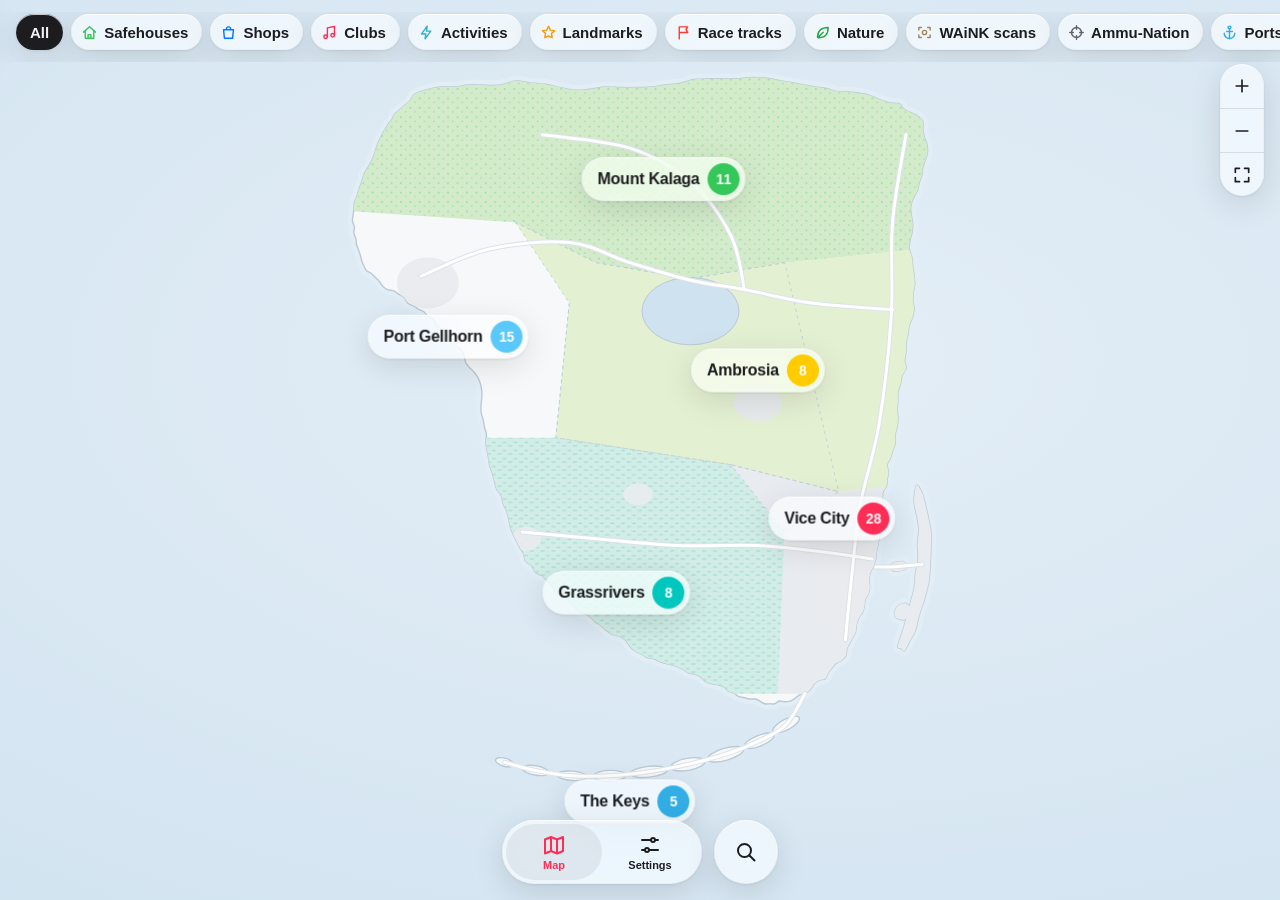
==== web/app/index.html @ a2a4cfbd "Flamingo 1.0.0: searchable map of Leonida for the web, with landing page and headless QA Co-Authored" ====
<!doctype html>
<html lang="en">
<head>
<meta charset="utf-8">
<script>try{const s=JSON.parse(localStorage.getItem("flamingo.v1")||"{}"),t=s.theme==="light"||s.theme==="dark"?s.theme:(matchMedia("(prefers-color-scheme: dark)").matches?"dark":"light");document.documentElement.dataset.theme=t}catch(e){}</script>
<meta name="viewport" content="width=device-width, initial-scale=1, viewport-fit=cover, interactive-widget=resizes-content">
<title>Flamingo: map of Leonida</title>
<meta name="description" content="Every place, mission and collectible in GTA VI's Leonida on one searchable map. Unofficial.">
<meta name="theme-color" content="#cfe2f0" media="(prefers-color-scheme: light)">
<meta name="theme-color" content="#0b1722" media="(prefers-color-scheme: dark)">
<meta name="apple-mobile-web-app-capable" content="yes">
<meta name="apple-mobile-web-app-status-bar-style" content="black-translucent">
<meta name="apple-mobile-web-app-title" content="Flamingo">
<link rel="manifest" href="/manifest.webmanifest">
<link rel="icon" href="/icon.svg">
<link rel="apple-touch-icon" href="/apple-touch-icon.png">
<link rel="stylesheet" href="app.css?v=1">
</head>
<body>
<svg width="0" height="0" style="position:absolute" aria-hidden="true">
  <defs>
    <symbol id="i-district" viewBox="0 0 24 24"><path d="M4 20V9l6-4v15M10 20h10v-9h-10M13.5 14h3M13.5 17h3M2.5 20h19"/></symbol>
    <symbol id="i-landmark" viewBox="0 0 24 24"><path d="M12 3.2l2.6 5.4 5.9.8-4.3 4.1 1 5.9L12 16.6l-5.2 2.8 1-5.9-4.3-4.1 5.9-.8z"/></symbol>
    <symbol id="i-safehouse" viewBox="0 0 24 24"><path d="M3.5 11.5L12 4l8.5 7.5M6 9.6V20h12V9.6M10 20v-5h4v5"/></symbol>
    <symbol id="i-store" viewBox="0 0 24 24"><path d="M5 8h14l-1.2 12H6.2zM9 8V7a3 3 0 016 0v1"/></symbol>
    <symbol id="i-business" viewBox="0 0 24 24"><path d="M9 18V5.5l10-2V16"/><circle cx="6.5" cy="18" r="2.5"/><circle cx="16.5" cy="16" r="2.5"/></symbol>
    <symbol id="i-activity" viewBox="0 0 24 24"><path d="M13 3L5 14h6l-1 7 8-11h-6z"/></symbol>
    <symbol id="i-race" viewBox="0 0 24 24"><path d="M6 21V4h12l-2.5 4 2.5 4H6"/></symbol>
    <symbol id="i-weapons" viewBox="0 0 24 24"><circle cx="12" cy="12" r="7"/><path d="M12 2.5v5M12 16.5v5M2.5 12h5M16.5 12h5"/></symbol>
    <symbol id="i-nature" viewBox="0 0 24 24"><path d="M5 19C5 10 10.5 5 20 5c0 9.5-5 14.5-14 14.5M5.5 19l7.5-7.5"/></symbol>
    <symbol id="i-transport" viewBox="0 0 24 24"><circle cx="12" cy="5" r="2"/><path d="M12 7v14M8 10.5h8M4.5 13a7.5 7.5 0 0015 0"/></symbol>
    <symbol id="i-vehicle" viewBox="0 0 24 24"><path d="M4 16v-4l2.2-5h11.6l2.2 5v4zM4 16v2.5M20 16v2.5M4 12h16"/><circle cx="8" cy="14" r=".6"/><circle cx="16" cy="14" r=".6"/></symbol>
    <symbol id="i-waink" viewBox="0 0 24 24"><path d="M4 8.5V5h3.5M16.5 5H20v3.5M20 15.5V19h-3.5M7.5 19H4v-3.5"/><circle cx="12" cy="12" r="3"/></symbol>
    <symbol id="i-meditation" viewBox="0 0 24 24"><circle cx="12" cy="5.5" r="2"/><path d="M4.5 19.5c2.2-1.2 4.6-1.7 7.5-1.7s5.3.5 7.5 1.7M7 15.5c1.5-3 3-4.5 5-4.5s3.5 1.5 5 4.5"/></symbol>
    <symbol id="i-people" viewBox="0 0 24 24"><circle cx="12" cy="8" r="4"/><path d="M4.5 20.5c1-4 3.8-6 7.5-6s6.5 2 7.5 6"/></symbol>
    <symbol id="i-mission" viewBox="0 0 24 24"><path d="M6 21V4M6 4.5h12l-2 3.5 2 3.5H6"/></symbol>
    <symbol id="i-collectible" viewBox="0 0 24 24"><path d="M12 3l1.9 5.1L19 10l-5.1 1.9L12 17l-1.9-5.1L5 10l5.1-1.9zM18.5 15.5l.8 2.2 2.2.8-2.2.8-.8 2.2-.8-2.2-2.2-.8 2.2-.8z"/></symbol>
    <symbol id="i-region" viewBox="0 0 24 24"><path d="M9 4L3 6.5v14L9 18l6 2.5 6-2.5V4l-6 2.5zM9 4v14M15 6.5v14"/></symbol>
    <symbol id="i-search" viewBox="0 0 24 24"><circle cx="10.5" cy="10.5" r="6.5"/><path d="M15.5 15.5L20.5 20.5"/></symbol>
    <symbol id="i-map" viewBox="0 0 24 24"><path d="M9 4L3 6.5v14L9 18l6 2.5 6-2.5V4l-6 2.5zM9 4v14M15 6.5v14"/></symbol>
    <symbol id="i-settings" viewBox="0 0 24 24"><path d="M4 7h9M17 7h3M4 17h3M11 17h9"/><circle cx="15" cy="7" r="2"/><circle cx="9" cy="17" r="2"/></symbol>
    <symbol id="i-close" viewBox="0 0 24 24"><path d="M6.5 6.5l11 11M17.5 6.5l-11 11"/></symbol>
    <symbol id="i-back" viewBox="0 0 24 24"><path d="M15 5l-7 7 7 7"/></symbol>
    <symbol id="i-chev" viewBox="0 0 24 24"><path d="M9 5l7 7-7 7"/></symbol>
    <symbol id="i-check" viewBox="0 0 24 24"><path d="M5 12.5l4.5 4.5L19 7"/></symbol>
    <symbol id="i-plus" viewBox="0 0 24 24"><path d="M12 5v14M5 12h14"/></symbol>
    <symbol id="i-minus" viewBox="0 0 24 24"><path d="M5 12h14"/></symbol>
    <symbol id="i-fit" viewBox="0 0 24 24"><path d="M4 9V4h5M15 4h5v5M20 15v5h-5M9 20H4v-5"/></symbol>
    <symbol id="i-share" viewBox="0 0 24 24"><path d="M12 3v12M7.5 7.5L12 3l4.5 4.5M5 12v8h14v-8"/></symbol>
    <symbol id="i-pin" viewBox="0 0 24 24"><path d="M12 21s-6.5-6-6.5-11a6.5 6.5 0 0113 0c0 5-6.5 11-6.5 11z"/><circle cx="12" cy="10" r="2.3"/></symbol>
  </defs>
</svg>

<div id="map" aria-label="Map of Leonida" role="application">
  <svg id="svg" aria-hidden="true"><g id="world"></g></svg>
  <div class="layer" id="rlabels"></div>
  <div class="layer" id="plabels"></div>
  <div class="layer" id="pins"></div>
</div>

<div class="chips" id="chips" role="toolbar" aria-label="Filter the map"></div>
<div class="ctrls glass" id="ctrls">
  <button id="zin" aria-label="Zoom in"><svg class="i"><use href="#i-plus"/></svg></button>
  <button id="zout" aria-label="Zoom out"><svg class="i"><use href="#i-minus"/></svg></button>
  <button id="fit" aria-label="Show all of Leonida"><svg class="i"><use href="#i-fit"/></svg></button>
</div>

<section id="settings" aria-label="Settings"><div class="wrap" id="settingsBody"></div></section>

<div class="sheet" id="sheet" role="dialog" aria-modal="false" aria-label="Details">
  <div class="grab" id="grab"></div>
  <div class="sheet-head" id="sheetHead"></div>
  <div class="sheet-body" id="sheetBody"></div>
</div>

<div class="dock">
  <nav class="tabbar glass" role="tablist" aria-label="Sections">
    <span class="tab-pill" id="tabPill" aria-hidden="true"></span>
    <button class="tab" role="tab" id="tabMap" aria-selected="true"><svg class="i"><use href="#i-map"/></svg>Map</button>
    <button class="tab" role="tab" id="tabSettings" aria-selected="false"><svg class="i"><use href="#i-settings"/></svg>Settings</button>
  </nav>
  <button class="search-btn glass" id="searchBtn" aria-label="Search"><svg class="i"><use href="#i-search"/></svg></button>
</div>
<script type="module" src="app.js?v=1"></script>
</body>
</html>
---- web/app/app.css ----
/* Flamingo, the map app. Apple-style: SF type, an 8 point grid, one set of radii, Liquid Glass chrome over a full-bleed map.
   White and cool greys in light, near-black in dark, flamingo pink as the one accent. No beige, no purple. */
:root {
  --pink: #ff2d55; --pink-ink: #d70f3c;
  --bg: #f2f2f7; --card: #ffffff; --text: #1d1d1f; --text2: #6e6e73; --text3: #aeaeb2; --sep: rgba(60, 60, 67, .14); --fill: rgba(120, 120, 128, .12);
  --water: #cfe2f0; --water2: #e4eef6; --land: #f7f8f9; --coast: #b9cad6; --road: #ffffff; --road-edge: #dde3e8; --urban: #e9ecef; --label: #3a3a3c; --label-halo: rgba(255, 255, 255, .9);
  --tint: .16; --forest: #d4ebcb; --wetland: #d2ece6; --farm: #e4f0d2; --city: #e8ebef; --sand: #ffffff;
  --glass: rgba(255, 255, 255, .62); --glass-strong: rgba(255, 255, 255, .8); --glass-edge: rgba(255, 255, 255, .75); --glass-line: rgba(0, 0, 0, .06);
  --glass-shadow: 0 8px 32px rgba(0, 0, 0, .12), 0 1px 3px rgba(0, 0, 0, .08);
  --r-s: 12px; --r-m: 16px; --r-l: 24px; --r-xl: 32px;
  --font: -apple-system, BlinkMacSystemFont, "SF Pro Text", "Helvetica Neue", Arial, sans-serif;
  --safe-b: env(safe-area-inset-bottom, 0px); --safe-t: env(safe-area-inset-top, 0px);
  color-scheme: light;
}
:root[data-theme="dark"] {
  --pink: #ff375f; --pink-ink: #ff6482;
  --bg: #000; --card: #1c1c1e; --text: #f5f5f7; --text2: #a1a1a6; --text3: #636366; --sep: rgba(84, 84, 88, .45); --fill: rgba(120, 120, 128, .24);
  --water: #0b1722; --water2: #0f1e2b; --land: #1d2024; --coast: #2c3640; --road: #3a4047; --road-edge: #2a2f35; --urban: #26292e; --label: #d1d1d6; --label-halo: rgba(0, 0, 0, .75);
  --tint: .2; --forest: #1c3021; --wetland: #18302d; --farm: #252d20; --city: #26292e; --sand: #2a2d31;
  --glass: rgba(36, 36, 40, .56); --glass-strong: rgba(44, 44, 48, .82); --glass-edge: rgba(255, 255, 255, .14); --glass-line: rgba(255, 255, 255, .06);
  --glass-shadow: 0 8px 32px rgba(0, 0, 0, .5), 0 1px 3px rgba(0, 0, 0, .4);
  color-scheme: dark;
}
*, *::before, *::after { box-sizing: border-box; margin: 0; padding: 0; -webkit-tap-highlight-color: transparent; }
html, body { height: 100%; overflow: hidden; background: var(--water); color: var(--text); font-family: var(--font); -webkit-font-smoothing: antialiased; font-size: 17px; letter-spacing: -.01em; overscroll-behavior: none; }
button, input { font: inherit; color: inherit; background: none; border: 0; }
button { cursor: pointer; }
svg.i { width: 22px; height: 22px; fill: none; stroke: currentColor; stroke-width: 2; stroke-linecap: round; stroke-linejoin: round; flex: none; }
:focus-visible { outline: 2px solid var(--pink); outline-offset: 2px; }

/* Liquid Glass: blur and saturate what is under it, a bright rim on top, a soft shadow below */
.glass { background: var(--glass); -webkit-backdrop-filter: blur(22px) saturate(190%); backdrop-filter: blur(22px) saturate(190%);
         box-shadow: var(--glass-shadow), inset 0 1px 0 var(--glass-edge), inset 0 0 0 .5px var(--glass-line); }

/* ---------- map ---------- */
#map { position: fixed; inset: 0; touch-action: none; user-select: none; -webkit-user-select: none; cursor: grab; overflow: hidden; background: radial-gradient(120% 90% at 60% 40%, var(--water2), var(--water)); }
#map.drag { cursor: grabbing; }
#svg { position: absolute; inset: 0; width: 100%; height: 100%; display: block; }
.land { fill: var(--land); stroke: var(--coast); stroke-width: 1.4; vector-effect: non-scaling-stroke; }
.shore { fill: none; stroke: var(--water2); stroke-width: 10; opacity: .9; vector-effect: non-scaling-stroke; }
.lake { fill: var(--water); stroke: var(--coast); stroke-width: 1; vector-effect: non-scaling-stroke; }
.region { opacity: 0; transition: opacity .3s; }
.tints .region { opacity: var(--tint); }
.cover { stroke: none; }
.cover.forest { fill: var(--forest); } .cover.wetland { fill: var(--wetland); } .cover.farm { fill: var(--farm); } .cover.city { fill: var(--city); }
.street { fill: none; stroke: var(--road); stroke-width: 1; vector-effect: non-scaling-stroke; opacity: 0; transition: opacity .3s; }
.streets-on .street { opacity: .9; }
.region-edge { fill: none; stroke: var(--coast); stroke-width: 1; stroke-dasharray: 3 4; vector-effect: non-scaling-stroke; opacity: .8; }
.urban { fill: var(--urban); }
.beach { fill: none; stroke: #f4e7b8; stroke-width: 2; vector-effect: non-scaling-stroke; opacity: .0; }
.road { fill: none; stroke: var(--road); stroke-width: 3; stroke-linecap: round; stroke-linejoin: round; vector-effect: non-scaling-stroke; }
.road-edge { fill: none; stroke: var(--road-edge); stroke-width: 5; stroke-linecap: round; stroke-linejoin: round; vector-effect: non-scaling-stroke; }
.terrain { pointer-events: none; }

.layer { position: absolute; inset: 0; pointer-events: none; }
.rlabel { position: absolute; left: 0; top: 0; transform: translate(-50%, -50%); white-space: nowrap; font-size: 12px; font-weight: 700; letter-spacing: .14em; text-transform: uppercase; color: var(--label); opacity: .72;
          text-shadow: 0 0 3px var(--label-halo), 0 0 6px var(--label-halo); transition: opacity .25s; will-change: transform; }
.rlabel.hide { opacity: 0; }
.rcard { position: absolute; left: 0; top: 0; display: flex; align-items: center; gap: 8px; height: 44px; padding: 0 6px 0 16px; border-radius: 22px; pointer-events: auto; white-space: nowrap;
         font-size: 16px; font-weight: 650; letter-spacing: -.015em; color: var(--text); will-change: transform; transition: opacity .25s, scale .2s; }
.rcard:hover { scale: 1.04; }
.rcard .n { min-width: 32px; height: 32px; padding: 0 8px; border-radius: 16px; display: grid; place-items: center; background: var(--c); color: #fff; font-size: 14px; font-weight: 700; font-variant-numeric: tabular-nums; }
.rcard.hide { opacity: 0; pointer-events: none; scale: .9; }
.pin { position: absolute; left: 0; top: 0; width: 30px; height: 30px; margin: -15px 0 0 -15px; display: grid; place-items: center; border-radius: 50%; pointer-events: auto;
       background: var(--c); color: #fff; box-shadow: 0 0 0 2px #fff, 0 3px 8px rgba(0, 0, 0, .28); transition: scale .18s cubic-bezier(.3, 1.6, .5, 1), opacity .2s; will-change: transform; }
:root[data-theme="dark"] .pin { box-shadow: 0 0 0 2px rgba(255, 255, 255, .92), 0 3px 10px rgba(0, 0, 0, .6); }
.pin svg.i { width: 16px; height: 16px; stroke-width: 2.4; }
.pin:hover { scale: 1.12; }
.pin.sel { scale: 1.45; z-index: 3; box-shadow: 0 0 0 2.5px #fff, 0 0 0 7px color-mix(in srgb, var(--c) 30%, transparent), 0 6px 16px rgba(0, 0, 0, .3); }
.pin.visited::after { content: ""; position: absolute; right: -3px; bottom: -3px; width: 12px; height: 12px; border-radius: 50%; background: #34c759 url("data:image/svg+xml,%3Csvg xmlns='http://www.w3.org/2000/svg' viewBox='0 0 24 24' fill='none' stroke='white' stroke-width='4' stroke-linecap='round' stroke-linejoin='round'%3E%3Cpath d='M5 12.5l4.5 4.5L19 7'/%3E%3C/svg%3E") center/8px no-repeat; box-shadow: 0 0 0 1.5px #fff; }
.pin.dim { opacity: .3; }
.pin.drop { animation: drop .5s cubic-bezier(.3, 1.5, .5, 1) both; }
@keyframes drop { from { translate: 0 -14px; opacity: 0; } }
.cluster { position: absolute; left: 0; top: 0; width: 36px; height: 36px; margin: -18px 0 0 -18px; border-radius: 50%; display: grid; place-items: center; pointer-events: auto;
           font-size: 15px; font-weight: 700; color: #fff; background: var(--c); font-variant-numeric: tabular-nums; will-change: transform; letter-spacing: -.02em;
           box-shadow: 0 0 0 2px #fff, 0 0 0 6px color-mix(in srgb, var(--c) 22%, transparent), 0 3px 10px rgba(0, 0, 0, .25); transition: scale .18s; }
.cluster:hover { scale: 1.08; }
.cluster.big { width: 42px; height: 42px; margin: -21px 0 0 -21px; font-size: 16px; }
.plabel { position: absolute; left: 0; top: 0; font-size: 12px; font-weight: 600; color: var(--label); white-space: nowrap; transform-origin: left center; will-change: transform;
          text-shadow: 0 0 2px var(--label-halo), 0 0 4px var(--label-halo), 0 0 6px var(--label-halo); }
.plabel.district { font-size: 13px; font-weight: 700; }

/* ---------- chrome on the map ---------- */
.chips { position: fixed; z-index: 5; top: calc(var(--safe-t) + 12px); left: 0; right: 0; display: flex; gap: 8px; padding: 2px 16px 12px; overflow-x: auto; scrollbar-width: none; }
.chips::-webkit-scrollbar { display: none; }
.chip { flex: none; height: 36px; padding: 0 14px 0 10px; display: inline-flex; align-items: center; gap: 6px; border-radius: 18px; font-size: 15px; font-weight: 600; white-space: nowrap; transition: background-color .2s, color .2s; }
.chip svg.i { width: 17px; height: 17px; color: var(--c, var(--text)); }
.chip.on { background: var(--c, var(--text)); color: #fff; }
.chip.on svg.i { color: #fff; }
.chip.all.on { background: var(--text); color: var(--bg); }
.chip.all { padding: 0 14px; }
.ctrls { position: fixed; z-index: 5; right: 16px; top: calc(var(--safe-t) + 64px); display: grid; border-radius: 22px; overflow: hidden; }
.ctrls button { width: 44px; height: 44px; display: grid; place-items: center; color: var(--text); }
.ctrls button + button { border-top: .5px solid var(--sep); }
@media (hover: none) { #zin, #zout { display: none; } }
.ctrls svg.i { width: 20px; height: 20px; }

/* bottom: the tab bar capsule and the search button, as on iOS 26 */
.dock { position: fixed; z-index: 20; left: 0; right: 0; bottom: calc(var(--safe-b) + 16px); display: flex; justify-content: center; align-items: center; gap: 12px; pointer-events: none; }
.dock > * { pointer-events: auto; }
.tabbar { display: flex; padding: 4px; border-radius: 32px; gap: 0; }
.tab { position: relative; width: 96px; height: 56px; border-radius: 28px; display: grid; place-items: center; align-content: center; gap: 2px; font-size: 11px; font-weight: 600; color: var(--text); letter-spacing: 0; transition: color .2s; }
.tab svg.i { width: 24px; height: 24px; }
.tab[aria-selected="true"] { color: var(--pink); }
.tab-pill { position: absolute; top: 4px; left: 4px; width: 96px; height: 56px; border-radius: 28px; background: var(--fill); transition: transform .35s cubic-bezier(.3, 1.3, .5, 1); }
.search-btn { width: 64px; height: 64px; border-radius: 32px; display: grid; place-items: center; color: var(--text); }
.search-btn svg.i { width: 24px; height: 24px; }
body.on-settings .search-btn { opacity: 0; pointer-events: none; transform: scale(.6); }
.search-btn { transition: opacity .25s, transform .3s cubic-bezier(.3, 1.4, .5, 1); }

/* ---------- the sheet: search, a place, a list ---------- */
.sheet { position: fixed; z-index: 30; left: 8px; right: 8px; bottom: calc(var(--safe-b) + 92px); max-height: calc(100% - var(--safe-t) - 160px); display: flex; flex-direction: column;
         border-radius: var(--r-xl); background: var(--glass-strong); -webkit-backdrop-filter: blur(30px) saturate(190%); backdrop-filter: blur(30px) saturate(190%);
         box-shadow: 0 -2px 40px rgba(0, 0, 0, .16), inset 0 1px 0 var(--glass-edge), inset 0 0 0 .5px var(--glass-line);
         transform: translateY(calc(100% + 120px)); transition: transform .42s cubic-bezier(.25, 1.1, .4, 1), height .3s; overflow: hidden; }
.sheet.open { transform: none; }
.sheet.full { height: calc(100% - var(--safe-t) - 160px); }
.sheet.dragging { transition: none; }
.grab { flex: none; padding: 8px 0 4px; display: grid; place-items: center; cursor: grab; touch-action: none; }
.grab::before { content: ""; width: 36px; height: 5px; border-radius: 3px; background: var(--text3); opacity: .6; }
.sheet-head { flex: none; display: flex; align-items: center; gap: 8px; padding: 4px 16px 12px; touch-action: none; }
.sheet-body { flex: 1; overflow-y: auto; overscroll-behavior: contain; padding: 0 16px calc(var(--safe-b) + 16px); }
.field { flex: 1; height: 44px; display: flex; align-items: center; gap: 8px; padding: 0 12px; border-radius: 22px; background: var(--fill); color: var(--text2); }
.field input { flex: 1; min-width: 0; height: 100%; outline: none; color: var(--text); font-size: 17px; }
.field input::placeholder { color: var(--text2); }
.field input::-webkit-search-cancel-button { display: none; }
.round { width: 44px; height: 44px; border-radius: 22px; display: grid; place-items: center; background: var(--fill); color: var(--text); flex: none; }
.round svg.i { width: 18px; height: 18px; stroke-width: 2.4; }
.sec { font-size: 13px; font-weight: 600; color: var(--text2); text-transform: uppercase; letter-spacing: .04em; margin: 20px 4px 8px; }
.sec:first-child { margin-top: 4px; }
.group { background: var(--card); border-radius: var(--r-m); overflow: hidden; }
:root:not([data-theme="dark"]) .sheet .group { background: rgba(255, 255, 255, .72); }
:root[data-theme="dark"] .sheet .group { background: rgba(255, 255, 255, .06); }
.row { width: 100%; min-height: 56px; display: flex; align-items: center; gap: 12px; padding: 8px 16px; text-align: left; position: relative; }
.row + .row::before { content: ""; position: absolute; top: 0; left: 60px; right: 0; height: .5px; background: var(--sep); }
.row:active { background: var(--fill); }
.row .ic { width: 32px; height: 32px; border-radius: 50%; background: var(--c); color: #fff; display: grid; place-items: center; flex: none; }
.row .ic svg.i { width: 17px; height: 17px; stroke-width: 2.3; }
.row .ic.sq { border-radius: 9px; }
.row .t { flex: 1; min-width: 0; }
.row .t b { display: block; font-weight: 500; font-size: 17px; overflow: hidden; text-overflow: ellipsis; white-space: nowrap; }
.row .t small { display: block; font-size: 14px; color: var(--text2); overflow: hidden; text-overflow: ellipsis; white-space: nowrap; }
.row .n { color: var(--text2); font-size: 15px; font-variant-numeric: tabular-nums; }
.row .chev { width: 14px; height: 14px; color: var(--text3); stroke-width: 2.6; }
.row .done { color: #34c759; width: 20px; height: 20px; stroke-width: 2.6; }
.row mark { background: none; color: var(--pink-ink); font-weight: 700; }
.grid { display: grid; grid-template-columns: repeat(4, 1fr); gap: 8px; }
.tile { display: grid; justify-items: center; gap: 6px; padding: 12px 4px 10px; border-radius: var(--r-m); font-size: 12px; font-weight: 500; color: var(--text); text-align: center; line-height: 1.2; }
.tile:active { background: var(--fill); }
.tile .ic { width: 48px; height: 48px; border-radius: 50%; display: grid; place-items: center; background: var(--c); color: #fff; }
.tile .ic svg.i { width: 22px; height: 22px; }
.empty { text-align: center; color: var(--text2); padding: 40px 16px; }
.empty b { display: block; color: var(--text); font-size: 20px; margin-bottom: 4px; }

/* a place */
.ph { display: flex; gap: 12px; align-items: flex-start; }
.ph .ic { width: 52px; height: 52px; border-radius: 50%; background: var(--c); color: #fff; display: grid; place-items: center; flex: none; }
.ph .ic svg.i { width: 26px; height: 26px; }
.ph h2 { font-size: 24px; line-height: 1.15; font-weight: 700; letter-spacing: -.02em; }
.ph p { font-size: 15px; color: var(--text2); margin-top: 2px; }
.badge { display: inline-flex; align-items: center; height: 22px; padding: 0 8px; border-radius: 11px; font-size: 12px; font-weight: 600; margin-top: 8px; background: var(--fill); color: var(--text2); }
.badge.confirmed { background: color-mix(in srgb, #34c759 16%, transparent); color: #1f8a3b; }
.badge.spotted { background: color-mix(in srgb, #007aff 14%, transparent); color: #0062cc; }
.badge.speculation { background: color-mix(in srgb, #ff9500 16%, transparent); color: #b25e00; }
.badge.heist { background: color-mix(in srgb, var(--pink) 14%, transparent); color: var(--pink-ink); }
:root[data-theme="dark"] .badge.confirmed { color: #30d158; } :root[data-theme="dark"] .badge.spotted { color: #4da3ff; } :root[data-theme="dark"] .badge.speculation { color: #ffb340; }
.note { font-size: 17px; line-height: 1.45; margin: 16px 2px 0; }
.actions { display: grid; grid-template-columns: 1fr 1fr; gap: 8px; margin-top: 16px; }
.act { height: 52px; border-radius: var(--r-m); background: var(--fill); display: flex; align-items: center; justify-content: center; gap: 8px; font-weight: 600; font-size: 16px; color: var(--pink-ink); }
.act svg.i { width: 20px; height: 20px; }
.act.on { background: var(--pink); color: #fff; }
.act.wide { grid-column: 1 / -1; }
.stepper { display: flex; align-items: center; gap: 16px; margin-top: 16px; }
.stepper .round { width: 52px; height: 52px; border-radius: 26px; color: var(--pink-ink); }
.stepper .round svg.i { width: 22px; height: 22px; }
.stepper .num { flex: 1; text-align: center; font-size: 40px; font-weight: 700; letter-spacing: -.03em; font-variant-numeric: tabular-nums; }
.stepper .num small { font-size: 17px; color: var(--text2); font-weight: 500; letter-spacing: 0; }
.bar { height: 6px; border-radius: 3px; background: var(--fill); overflow: hidden; margin-top: 12px; }
.bar i { display: block; height: 100%; background: var(--pink); border-radius: inherit; transition: width .35s; }
.fine { font-size: 13px; color: var(--text2); margin: 12px 4px 0; line-height: 1.4; }

/* ---------- settings ---------- */
#settings { position: fixed; inset: 0; z-index: 10; background: var(--bg); overflow-y: auto; overscroll-behavior: contain; padding: calc(var(--safe-t) + 24px) 0 calc(var(--safe-b) + 120px); opacity: 0; pointer-events: none; transform: scale(.985); transition: opacity .25s, transform .3s; }
body.on-settings #settings { opacity: 1; pointer-events: auto; transform: none; }
.wrap { max-width: 640px; margin: 0 auto; padding: 0 16px; }
#settings h1 { font-size: 34px; font-weight: 700; letter-spacing: -.025em; margin: 16px 4px 8px; }
#settings .sec { margin-top: 32px; }
#settings .foot { font-size: 13px; color: var(--text2); margin: 8px 16px 0; line-height: 1.4; }
#settings .foot a { color: var(--pink-ink); }
.row .val { color: var(--text2); font-size: 17px; }
.row.link b { color: var(--pink-ink); font-weight: 400; }
.row.danger b { color: #ff3b30; font-weight: 400; }
.toggle { position: relative; width: 51px; height: 31px; flex: none; }
.toggle input { position: absolute; inset: 0; opacity: 0; cursor: pointer; margin: 0; z-index: 1; }
.toggle span { position: absolute; inset: 0; border-radius: 16px; background: var(--fill); transition: background-color .25s; }
.toggle span::after { content: ""; position: absolute; top: 2px; left: 2px; width: 27px; height: 27px; border-radius: 50%; background: #fff; box-shadow: 0 3px 8px rgba(0, 0, 0, .15), 0 1px 1px rgba(0, 0, 0, .16); transition: transform .3s cubic-bezier(.3, 1.3, .5, 1); }
.toggle input:checked + span { background: #34c759; }
.toggle input:checked + span::after { transform: translateX(20px); }
.toggle input:focus-visible + span { outline: 2px solid var(--pink); outline-offset: 2px; }
.seg { display: grid; grid-template-columns: repeat(3, 1fr); padding: 2px; border-radius: 9px; background: var(--fill); margin: 12px 16px; position: relative; }
.seg button { height: 32px; border-radius: 7px; font-size: 14px; font-weight: 500; position: relative; z-index: 1; }
.seg button[aria-pressed="true"] { background: var(--card); font-weight: 600; box-shadow: 0 3px 8px rgba(0, 0, 0, .12), 0 0 0 .5px rgba(0, 0, 0, .04); }
:root[data-theme="dark"] .seg button[aria-pressed="true"] { background: #636366; }
.stats { display: grid; grid-template-columns: repeat(3, 1fr); gap: 8px; }
.stat { background: var(--card); border-radius: var(--r-m); padding: 16px 12px 14px; }
.stat b { display: block; font-size: 28px; font-weight: 700; letter-spacing: -.03em; font-variant-numeric: tabular-nums; line-height: 1.1; }
.stat b small { font-size: 15px; font-weight: 500; color: var(--text2); letter-spacing: 0; }
.stat span { display: block; font-size: 13px; color: var(--text2); margin-top: 2px; }
.stat .bar { margin-top: 10px; height: 4px; }

/* wide screens: the sheet becomes a floating panel on the left, like Maps on iPad and Mac */
@media (min-width: 900px) {
  .sheet { left: 16px; right: auto; top: 16px; bottom: auto; width: 380px; max-height: calc(100% - 120px); transform: translateX(calc(-100% - 32px)); }
  .sheet.full { height: calc(100% - 120px); }
  .chips { left: 0; padding-left: 16px; }
  body.sheet-open .chips { left: 404px; }
  .grab { display: none; }
  .sheet-head { padding-top: 16px; }
}
@media (prefers-reduced-motion: reduce) { *, *::before, *::after { transition-duration: .01ms !important; animation-duration: .01ms !important; } }
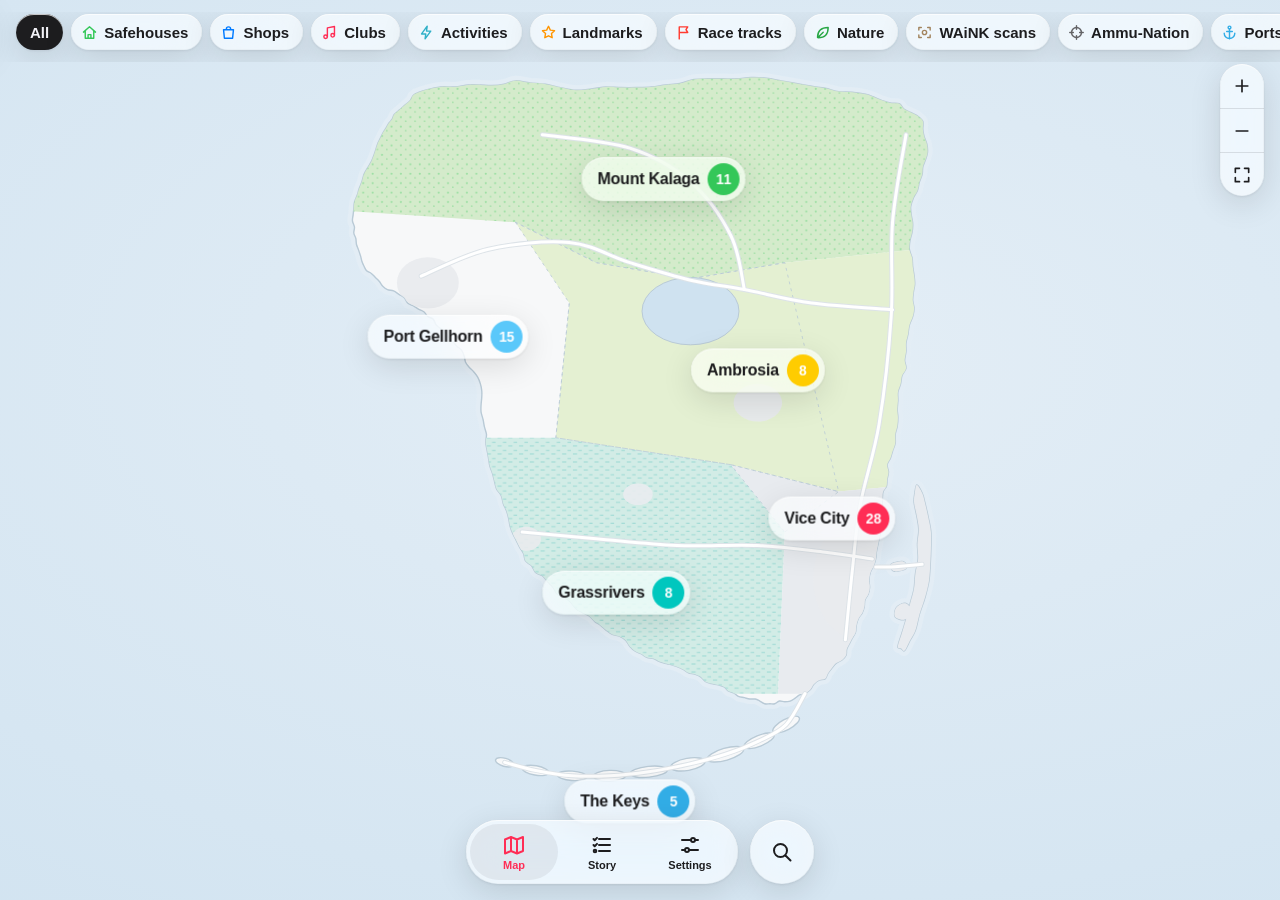
==== commit 2292ca21: "Story tab (web and iOS): mission checklist, save-% guess of where you are, collectible counters; bra" ====
--- a/web/app/index.html
+++ b/web/app/index.html
@@ -14,7 +14,7 @@
 <link rel="manifest" href="/manifest.webmanifest">
 <link rel="icon" href="/icon.svg">
 <link rel="apple-touch-icon" href="/apple-touch-icon.png">
-<link rel="stylesheet" href="app.css?v=1">
+<link rel="stylesheet" href="app.css?v=2">
 </head>
 <body>
 <svg width="0" height="0" style="position:absolute" aria-hidden="true">
@@ -36,6 +36,7 @@
     <symbol id="i-mission" viewBox="0 0 24 24"><path d="M6 21V4M6 4.5h12l-2 3.5 2 3.5H6"/></symbol>
     <symbol id="i-collectible" viewBox="0 0 24 24"><path d="M12 3l1.9 5.1L19 10l-5.1 1.9L12 17l-1.9-5.1L5 10l5.1-1.9zM18.5 15.5l.8 2.2 2.2.8-2.2.8-.8 2.2-.8-2.2-2.2-.8 2.2-.8z"/></symbol>
     <symbol id="i-region" viewBox="0 0 24 24"><path d="M9 4L3 6.5v14L9 18l6 2.5 6-2.5V4l-6 2.5zM9 4v14M15 6.5v14"/></symbol>
+    <symbol id="i-story" viewBox="0 0 24 24"><path d="M9 6h11M9 12h11M9 18h11"/><path d="M3.5 6l1.2 1.2L7 4.9M3.5 12l1.2 1.2L7 10.9"/><circle cx="5" cy="18" r="1.3"/></symbol>
     <symbol id="i-search" viewBox="0 0 24 24"><circle cx="10.5" cy="10.5" r="6.5"/><path d="M15.5 15.5L20.5 20.5"/></symbol>
     <symbol id="i-map" viewBox="0 0 24 24"><path d="M9 4L3 6.5v14L9 18l6 2.5 6-2.5V4l-6 2.5zM9 4v14M15 6.5v14"/></symbol>
     <symbol id="i-settings" viewBox="0 0 24 24"><path d="M4 7h9M17 7h3M4 17h3M11 17h9"/><circle cx="15" cy="7" r="2"/><circle cx="9" cy="17" r="2"/></symbol>
@@ -65,7 +66,8 @@
   <button id="fit" aria-label="Show all of Leonida"><svg class="i"><use href="#i-fit"/></svg></button>
 </div>
 
-<section id="settings" aria-label="Settings"><div class="wrap" id="settingsBody"></div></section>
+<section id="story" class="page" aria-label="Story"><div class="wrap" id="storyBody"></div></section>
+<section id="settings" class="page" aria-label="Settings"><div class="wrap" id="settingsBody"></div></section>
 
 <div class="sheet" id="sheet" role="dialog" aria-modal="false" aria-label="Details">
   <div class="grab" id="grab"></div>
@@ -77,10 +79,11 @@
   <nav class="tabbar glass" role="tablist" aria-label="Sections">
     <span class="tab-pill" id="tabPill" aria-hidden="true"></span>
     <button class="tab" role="tab" id="tabMap" aria-selected="true"><svg class="i"><use href="#i-map"/></svg>Map</button>
+    <button class="tab" role="tab" id="tabStory" aria-selected="false"><svg class="i"><use href="#i-story"/></svg>Story</button>
     <button class="tab" role="tab" id="tabSettings" aria-selected="false"><svg class="i"><use href="#i-settings"/></svg>Settings</button>
   </nav>
   <button class="search-btn glass" id="searchBtn" aria-label="Search"><svg class="i"><use href="#i-search"/></svg></button>
 </div>
-<script type="module" src="app.js?v=1"></script>
+<script type="module" src="app.js?v=2"></script>
 </body>
 </html>
--- a/web/app/app.css
+++ b/web/app/app.css
@@ -99,14 +99,14 @@
 .dock { position: fixed; z-index: 20; left: 0; right: 0; bottom: calc(var(--safe-b) + 16px); display: flex; justify-content: center; align-items: center; gap: 12px; pointer-events: none; }
 .dock > * { pointer-events: auto; }
 .tabbar { display: flex; padding: 4px; border-radius: 32px; gap: 0; }
-.tab { position: relative; width: 96px; height: 56px; border-radius: 28px; display: grid; place-items: center; align-content: center; gap: 2px; font-size: 11px; font-weight: 600; color: var(--text); letter-spacing: 0; transition: color .2s; }
+.tab { position: relative; width: 88px; height: 56px; border-radius: 28px; display: grid; place-items: center; align-content: center; gap: 2px; font-size: 11px; font-weight: 600; color: var(--text); letter-spacing: 0; transition: color .2s; }
 .tab svg.i { width: 24px; height: 24px; }
 .tab[aria-selected="true"] { color: var(--pink); }
-.tab-pill { position: absolute; top: 4px; left: 4px; width: 96px; height: 56px; border-radius: 28px; background: var(--fill); transition: transform .35s cubic-bezier(.3, 1.3, .5, 1); }
+.tab-pill { position: absolute; top: 4px; left: 4px; width: 88px; height: 56px; border-radius: 28px; background: var(--fill); transition: transform .35s cubic-bezier(.3, 1.3, .5, 1); }
 .search-btn { width: 64px; height: 64px; border-radius: 32px; display: grid; place-items: center; color: var(--text); }
 .search-btn svg.i { width: 24px; height: 24px; }
-body.on-settings .search-btn { opacity: 0; pointer-events: none; transform: scale(.6); }
-.search-btn { transition: opacity .25s, transform .3s cubic-bezier(.3, 1.4, .5, 1); }
+body.on-page .search-btn { opacity: 0; pointer-events: none; transform: scale(.6); width: 0; margin-left: -12px; }
+.search-btn { transition: opacity .25s, transform .3s cubic-bezier(.3, 1.4, .5, 1), width .3s, margin .3s; }
 
 /* ---------- the sheet: search, a place, a list ---------- */
 .sheet { position: fixed; z-index: 30; left: 8px; right: 8px; bottom: calc(var(--safe-b) + 92px); max-height: calc(100% - var(--safe-t) - 160px); display: flex; flex-direction: column;
@@ -180,13 +180,13 @@
 .fine { font-size: 13px; color: var(--text2); margin: 12px 4px 0; line-height: 1.4; }
 
 /* ---------- settings ---------- */
-#settings { position: fixed; inset: 0; z-index: 10; background: var(--bg); overflow-y: auto; overscroll-behavior: contain; padding: calc(var(--safe-t) + 24px) 0 calc(var(--safe-b) + 120px); opacity: 0; pointer-events: none; transform: scale(.985); transition: opacity .25s, transform .3s; }
-body.on-settings #settings { opacity: 1; pointer-events: auto; transform: none; }
+.page { position: fixed; inset: 0; z-index: 10; background: var(--bg); overflow-y: auto; overscroll-behavior: contain; padding: calc(var(--safe-t) + 24px) 0 calc(var(--safe-b) + 120px); opacity: 0; pointer-events: none; transform: scale(.985); transition: opacity .25s, transform .3s; }
+body.on-settings #settings, body.on-story #story { opacity: 1; pointer-events: auto; transform: none; }
 .wrap { max-width: 640px; margin: 0 auto; padding: 0 16px; }
-#settings h1 { font-size: 34px; font-weight: 700; letter-spacing: -.025em; margin: 16px 4px 8px; }
-#settings .sec { margin-top: 32px; }
-#settings .foot { font-size: 13px; color: var(--text2); margin: 8px 16px 0; line-height: 1.4; }
-#settings .foot a { color: var(--pink-ink); }
+.page h1 { font-size: 34px; font-weight: 700; letter-spacing: -.025em; margin: 16px 4px 8px; }
+.page .sec { margin-top: 32px; }
+.page .foot { font-size: 13px; color: var(--text2); margin: 8px 16px 0; line-height: 1.4; }
+.page .foot a { color: var(--pink-ink); }
 .row .val { color: var(--text2); font-size: 17px; }
 .row.link b { color: var(--pink-ink); font-weight: 400; }
 .row.danger b { color: #ff3b30; font-weight: 400; }
@@ -218,3 +218,32 @@
   .sheet-head { padding-top: 16px; }
 }
 @media (prefers-reduced-motion: reduce) { *, *::before, *::after { transition-duration: .01ms !important; animation-duration: .01ms !important; } }
+
+/* ---------- story ---------- */
+.big { background: var(--card); border-radius: var(--r-l); padding: 20px; }
+.big .num { font-size: 44px; font-weight: 700; letter-spacing: -.035em; line-height: 1; font-variant-numeric: tabular-nums; }
+.big .num small { font-size: 17px; font-weight: 500; color: var(--text2); letter-spacing: 0; }
+.big .bar { height: 8px; border-radius: 4px; margin-top: 14px; }
+.big .next { margin-top: 12px; font-size: 15px; color: var(--text2); }
+.big .next b { color: var(--text); font-weight: 600; }
+.guess { display: flex; align-items: center; gap: 12px; padding: 14px 16px; }
+.guess label { flex: 1; font-size: 17px; }
+.pct { display: flex; align-items: center; height: 44px; padding: 0 14px; border-radius: 12px; background: var(--fill); font-size: 20px; font-weight: 600; font-variant-numeric: tabular-nums; }
+.pct input { width: 3.6ch; text-align: right; outline: none; font-weight: 600; }
+.pct input::-webkit-inner-spin-button { display: none; }
+.guess-out { padding: 0 16px 16px; font-size: 15px; color: var(--text2); line-height: 1.45; }
+.guess-out b { color: var(--text); font-weight: 600; }
+.guess-out .act { margin-top: 12px; width: 100%; }
+.chk { width: 26px; height: 26px; border-radius: 50%; border: 2px solid var(--text3); display: grid; place-items: center; flex: none; color: #fff; transition: background-color .2s, border-color .2s; }
+.chk svg.i { width: 15px; height: 15px; stroke-width: 3; opacity: 0; }
+.row.on .chk { background: #34c759; border-color: #34c759; } .row.on .chk svg.i { opacity: 1; }
+.row.on .t b { color: var(--text2); }
+.row.nextup { background: color-mix(in srgb, var(--pink) 9%, transparent); }
+.row.nextup .t small::before { content: "Next up · "; color: var(--pink-ink); font-weight: 600; }
+.row .heist { font-size: 11px; font-weight: 700; color: var(--pink-ink); background: color-mix(in srgb, var(--pink) 13%, transparent); padding: 2px 7px; border-radius: 8px; }
+.chap { display: flex; justify-content: space-between; align-items: baseline; }
+.chap span { text-transform: none; letter-spacing: 0; font-variant-numeric: tabular-nums; }
+.mini { display: flex; align-items: center; gap: 8px; }
+.mini button { width: 34px; height: 34px; border-radius: 17px; background: var(--fill); display: grid; place-items: center; color: var(--pink-ink); }
+.mini button svg.i { width: 16px; height: 16px; stroke-width: 2.6; }
+.mini output { min-width: 5.2ch; text-align: center; font-variant-numeric: tabular-nums; font-weight: 600; font-size: 15px; }
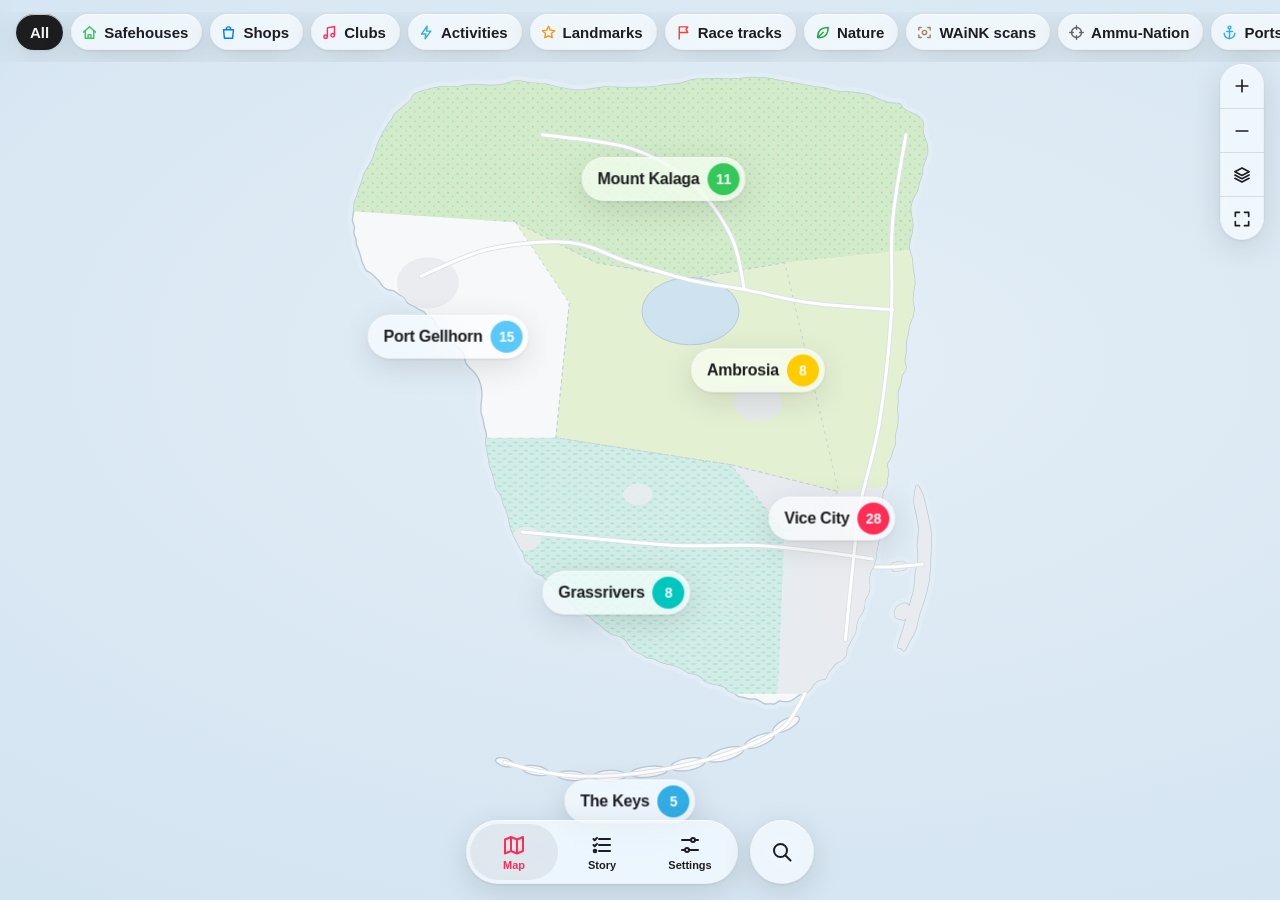
==== commit cbcd4b23: "1.3.0: layers panel (counts, visited bars, show/hide all) and search results kept on the map as lett" ====
--- a/web/app/index.html
+++ b/web/app/index.html
@@ -14,7 +14,7 @@
 <link rel="manifest" href="/manifest.webmanifest">
 <link rel="icon" href="/icon.svg">
 <link rel="apple-touch-icon" href="/apple-touch-icon.png">
-<link rel="stylesheet" href="app.css?v=2">
+<link rel="stylesheet" href="app.css?v=4">
 </head>
 <body>
 <svg width="0" height="0" style="position:absolute" aria-hidden="true">
@@ -37,6 +37,7 @@
     <symbol id="i-collectible" viewBox="0 0 24 24"><path d="M12 3l1.9 5.1L19 10l-5.1 1.9L12 17l-1.9-5.1L5 10l5.1-1.9zM18.5 15.5l.8 2.2 2.2.8-2.2.8-.8 2.2-.8-2.2-2.2-.8 2.2-.8z"/></symbol>
     <symbol id="i-region" viewBox="0 0 24 24"><path d="M9 4L3 6.5v14L9 18l6 2.5 6-2.5V4l-6 2.5zM9 4v14M15 6.5v14"/></symbol>
     <symbol id="i-story" viewBox="0 0 24 24"><path d="M9 6h11M9 12h11M9 18h11"/><path d="M3.5 6l1.2 1.2L7 4.9M3.5 12l1.2 1.2L7 10.9"/><circle cx="5" cy="18" r="1.3"/></symbol>
+    <symbol id="i-layers" viewBox="0 0 24 24"><path d="M12 3.5l8.5 4.5-8.5 4.5L3.5 8z"/><path d="M3.5 12l8.5 4.5 8.5-4.5M3.5 16l8.5 4.5 8.5-4.5"/></symbol>
     <symbol id="i-search" viewBox="0 0 24 24"><circle cx="10.5" cy="10.5" r="6.5"/><path d="M15.5 15.5L20.5 20.5"/></symbol>
     <symbol id="i-map" viewBox="0 0 24 24"><path d="M9 4L3 6.5v14L9 18l6 2.5 6-2.5V4l-6 2.5zM9 4v14M15 6.5v14"/></symbol>
     <symbol id="i-settings" viewBox="0 0 24 24"><path d="M4 7h9M17 7h3M4 17h3M11 17h9"/><circle cx="15" cy="7" r="2"/><circle cx="9" cy="17" r="2"/></symbol>
@@ -63,6 +64,7 @@
 <div class="ctrls glass" id="ctrls">
   <button id="zin" aria-label="Zoom in"><svg class="i"><use href="#i-plus"/></svg></button>
   <button id="zout" aria-label="Zoom out"><svg class="i"><use href="#i-minus"/></svg></button>
+  <button id="layers" aria-label="Layers: choose what shows on the map"><svg class="i"><use href="#i-layers"/></svg></button>
   <button id="fit" aria-label="Show all of Leonida"><svg class="i"><use href="#i-fit"/></svg></button>
 </div>
 
@@ -84,6 +86,6 @@
   </nav>
   <button class="search-btn glass" id="searchBtn" aria-label="Search"><svg class="i"><use href="#i-search"/></svg></button>
 </div>
-<script type="module" src="app.js?v=2"></script>
+<script type="module" src="app.js?v=4"></script>
 </body>
 </html>
--- a/web/app/app.css
+++ b/web/app/app.css
@@ -27,6 +27,7 @@
 button { cursor: pointer; }
 svg.i { width: 22px; height: 22px; fill: none; stroke: currentColor; stroke-width: 2; stroke-linecap: round; stroke-linejoin: round; flex: none; }
 :focus-visible { outline: 2px solid var(--pink); outline-offset: 2px; }
+[hidden] { display: none !important; }
 
 /* Liquid Glass: blur and saturate what is under it, a bright rim on top, a soft shadow below */
 .glass { background: var(--glass); -webkit-backdrop-filter: blur(22px) saturate(190%); backdrop-filter: blur(22px) saturate(190%);
@@ -247,3 +248,21 @@
 .mini button { width: 34px; height: 34px; border-radius: 17px; background: var(--fill); display: grid; place-items: center; color: var(--pink-ink); }
 .mini button svg.i { width: 16px; height: 16px; stroke-width: 2.6; }
 .mini output { min-width: 5.2ch; text-align: center; font-variant-numeric: tabular-nums; font-weight: 600; font-size: 15px; }
+
+/* ---------- layers ---------- */
+.lay-all { display: grid; grid-template-columns: 1fr 1fr; gap: 8px; margin-top: 16px; }
+.lay-all .act { height: 44px; font-size: 15px; }
+.row.layer-row .t small { display: flex; align-items: center; gap: 8px; }
+.row.layer-row .lbar { flex: 1; max-width: 120px; height: 4px; border-radius: 2px; background: var(--fill); overflow: hidden; }
+.row.layer-row .lbar i { display: block; height: 100%; background: var(--c); border-radius: inherit; }
+.row.layer-row.off .ic { background: var(--fill); color: var(--text3); }
+.row.layer-row.off .t b { color: var(--text2); }
+.layer-row .toggle input { pointer-events: none; }
+
+/* ---------- search results on the map ---------- */
+.pin.lettered svg { display: none; }
+.pin.lettered::before { content: attr(data-letter); font-size: 14px; font-weight: 800; }
+.row .letter { display: inline-grid; place-items: center; min-width: 20px; height: 20px; padding: 0 5px; margin-right: 8px; border-radius: 6px; background: var(--fill); color: var(--text2); font-size: 12px; font-weight: 700; vertical-align: 2px; }
+.act.showmap { width: 100%; margin: 4px 0 4px; height: 48px; }
+.sheet.full.peek { height: calc(40% + 0px); }
+@media (min-width: 900px) { .act.showmap { display: none; } .sheet.full.peek { height: calc(100% - 120px); } }
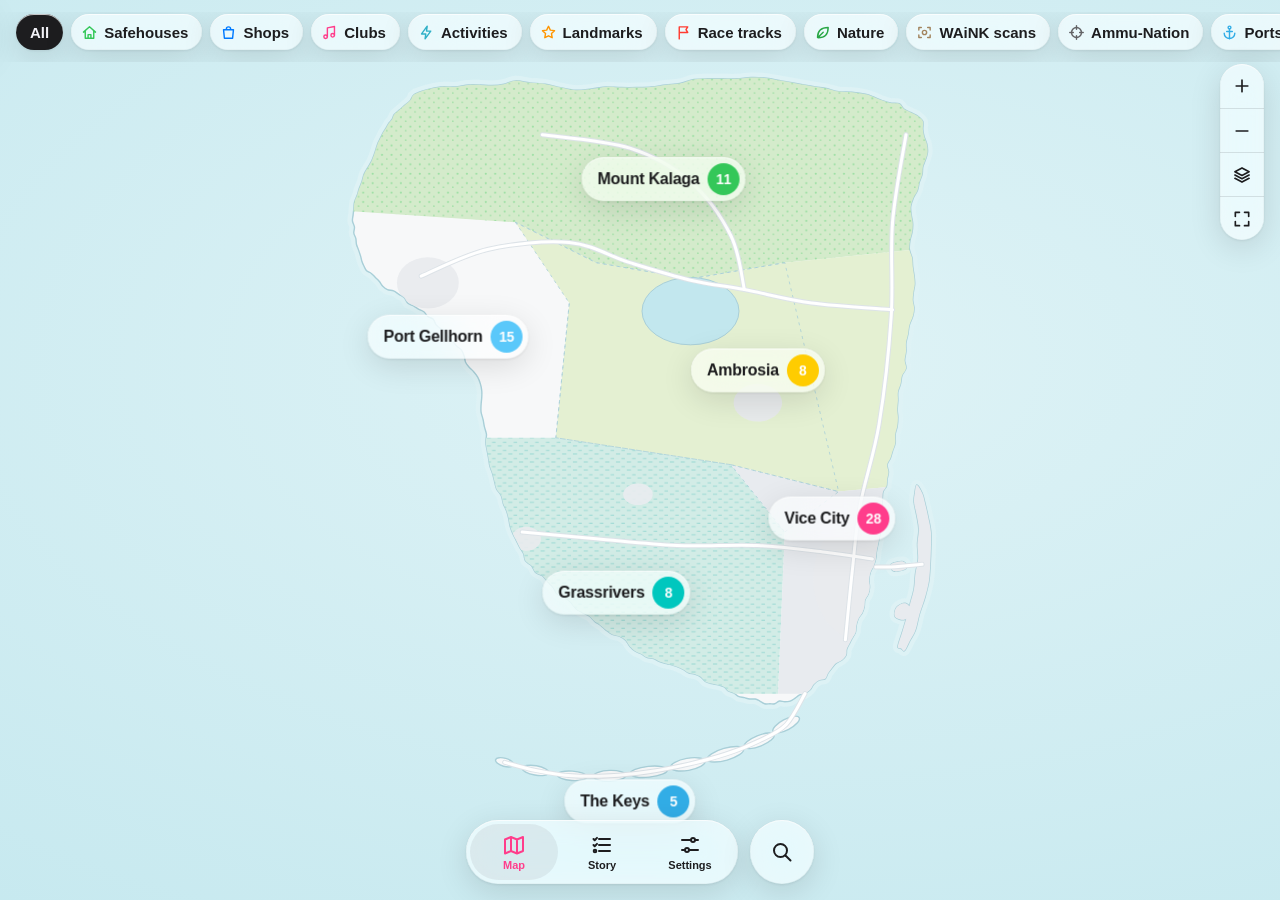
==== commit 8df4358d: "1.4.0: accounts (email sign-up/in, reset, delete) with progress sync via api.jaybulb.com flamingo_pr" ====
--- a/web/app/index.html
+++ b/web/app/index.html
@@ -6,15 +6,15 @@
 <meta name="viewport" content="width=device-width, initial-scale=1, viewport-fit=cover, interactive-widget=resizes-content">
 <title>Flamingo: map of Leonida</title>
 <meta name="description" content="Every place, mission and collectible in GTA VI's Leonida on one searchable map. Unofficial.">
-<meta name="theme-color" content="#cfe2f0" media="(prefers-color-scheme: light)">
-<meta name="theme-color" content="#0b1722" media="(prefers-color-scheme: dark)">
+<meta name="theme-color" content="#c2e7ee" media="(prefers-color-scheme: light)">
+<meta name="theme-color" content="#07202a" media="(prefers-color-scheme: dark)">
 <meta name="apple-mobile-web-app-capable" content="yes">
 <meta name="apple-mobile-web-app-status-bar-style" content="black-translucent">
 <meta name="apple-mobile-web-app-title" content="Flamingo">
 <link rel="manifest" href="/manifest.webmanifest">
 <link rel="icon" href="/icon.svg">
 <link rel="apple-touch-icon" href="/apple-touch-icon.png">
-<link rel="stylesheet" href="app.css?v=4">
+<link rel="stylesheet" href="app.css?v=5">
 </head>
 <body>
 <svg width="0" height="0" style="position:absolute" aria-hidden="true">
@@ -86,6 +86,6 @@
   </nav>
   <button class="search-btn glass" id="searchBtn" aria-label="Search"><svg class="i"><use href="#i-search"/></svg></button>
 </div>
-<script type="module" src="app.js?v=4"></script>
+<script type="module" src="app.js?v=5"></script>
 </body>
 </html>
--- a/web/app/app.css
+++ b/web/app/app.css
@@ -1,9 +1,9 @@
 /* Flamingo, the map app. Apple-style: SF type, an 8 point grid, one set of radii, Liquid Glass chrome over a full-bleed map.
    White and cool greys in light, near-black in dark, flamingo pink as the one accent. No beige, no purple. */
 :root {
-  --pink: #ff2d55; --pink-ink: #d70f3c;
+  --pink: #ff3d8b; --pink-ink: #d0186b;
   --bg: #f2f2f7; --card: #ffffff; --text: #1d1d1f; --text2: #6e6e73; --text3: #aeaeb2; --sep: rgba(60, 60, 67, .14); --fill: rgba(120, 120, 128, .12);
-  --water: #cfe2f0; --water2: #e4eef6; --land: #f7f8f9; --coast: #b9cad6; --road: #ffffff; --road-edge: #dde3e8; --urban: #e9ecef; --label: #3a3a3c; --label-halo: rgba(255, 255, 255, .9);
+  --water: #c2e7ee; --water2: #dff3f6; --land: #f7f8f9; --coast: #a9cfd8; --road: #ffffff; --road-edge: #dde3e8; --urban: #e9ecef; --label: #3a3a3c; --label-halo: rgba(255, 255, 255, .9);
   --tint: .16; --forest: #d4ebcb; --wetland: #d2ece6; --farm: #e4f0d2; --city: #e8ebef; --sand: #ffffff;
   --glass: rgba(255, 255, 255, .62); --glass-strong: rgba(255, 255, 255, .8); --glass-edge: rgba(255, 255, 255, .75); --glass-line: rgba(0, 0, 0, .06);
   --glass-shadow: 0 8px 32px rgba(0, 0, 0, .12), 0 1px 3px rgba(0, 0, 0, .08);
@@ -13,9 +13,9 @@
   color-scheme: light;
 }
 :root[data-theme="dark"] {
-  --pink: #ff375f; --pink-ink: #ff6482;
+  --pink: #ff5fa2; --pink-ink: #ff7ab5;
   --bg: #000; --card: #1c1c1e; --text: #f5f5f7; --text2: #a1a1a6; --text3: #636366; --sep: rgba(84, 84, 88, .45); --fill: rgba(120, 120, 128, .24);
-  --water: #0b1722; --water2: #0f1e2b; --land: #1d2024; --coast: #2c3640; --road: #3a4047; --road-edge: #2a2f35; --urban: #26292e; --label: #d1d1d6; --label-halo: rgba(0, 0, 0, .75);
+  --water: #07202a; --water2: #0b2a35; --land: #1d2024; --coast: #2c3640; --road: #3a4047; --road-edge: #2a2f35; --urban: #26292e; --label: #d1d1d6; --label-halo: rgba(0, 0, 0, .75);
   --tint: .2; --forest: #1c3021; --wetland: #18302d; --farm: #252d20; --city: #26292e; --sand: #2a2d31;
   --glass: rgba(36, 36, 40, .56); --glass-strong: rgba(44, 44, 48, .82); --glass-edge: rgba(255, 255, 255, .14); --glass-line: rgba(255, 255, 255, .06);
   --glass-shadow: 0 8px 32px rgba(0, 0, 0, .5), 0 1px 3px rgba(0, 0, 0, .4);
@@ -266,3 +266,13 @@
 .act.showmap { width: 100%; margin: 4px 0 4px; height: 48px; }
 .sheet.full.peek { height: calc(40% + 0px); }
 @media (min-width: 900px) { .act.showmap { display: none; } .sheet.full.peek { height: calc(100% - 120px); } }
+
+/* ---------- account ---------- */
+.acct-form { display: grid; gap: 8px; padding: 16px; }
+.acct-form input { height: 48px; padding: 0 14px; border-radius: 12px; background: var(--fill); font-size: 17px; outline: none; color: var(--text); }
+.acct-form input:focus { box-shadow: 0 0 0 2px var(--pink); }
+.acct-btns { display: grid; grid-template-columns: 1fr 1fr; gap: 8px; margin-top: 4px; }
+.acct-btns .act { height: 48px; } .acct-btns .act:disabled { opacity: .5; }
+.acct-link { justify-self: start; color: var(--pink-ink); font-size: 15px; padding: 6px 2px; }
+.acct-msg { padding: 0 16px 14px; font-size: 14px; color: var(--text2); }
+.acct-form .acct-msg { padding: 4px 2px 0; }
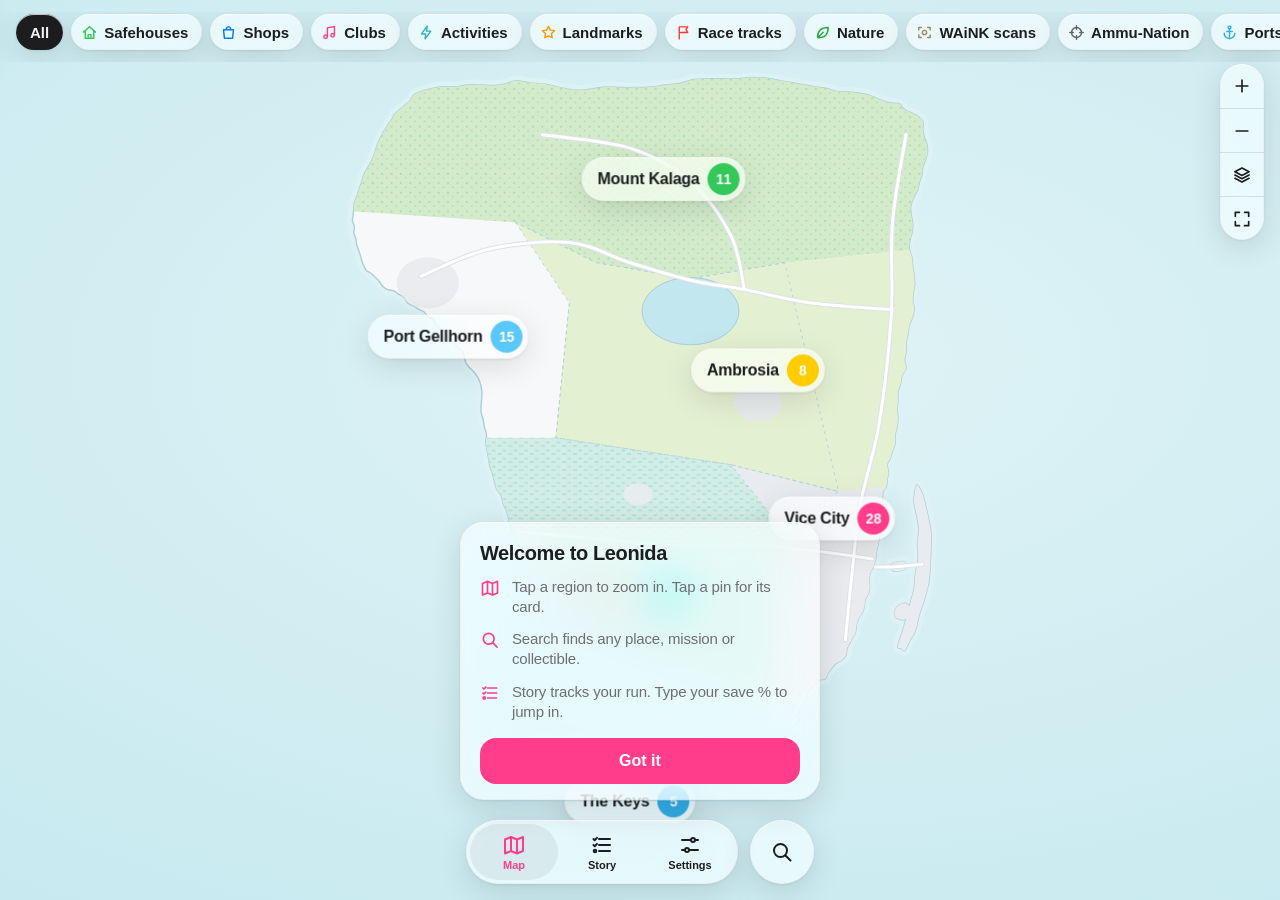
==== commit fc487db4: "1.6.0: iOS accounts with Keychain session and sync; own pins (long-press, name, note) and saved plac" ====
--- a/web/app/index.html
+++ b/web/app/index.html
@@ -14,7 +14,7 @@
 <link rel="manifest" href="/manifest.webmanifest">
 <link rel="icon" href="/icon.svg">
 <link rel="apple-touch-icon" href="/apple-touch-icon.png">
-<link rel="stylesheet" href="app.css?v=5">
+<link rel="stylesheet" href="app.css?v=7">
 </head>
 <body>
 <svg width="0" height="0" style="position:absolute" aria-hidden="true">
@@ -86,6 +86,6 @@
   </nav>
   <button class="search-btn glass" id="searchBtn" aria-label="Search"><svg class="i"><use href="#i-search"/></svg></button>
 </div>
-<script type="module" src="app.js?v=5"></script>
+<script type="module" src="app.js?v=7"></script>
 </body>
 </html>
--- a/web/app/app.css
+++ b/web/app/app.css
@@ -166,7 +166,7 @@
 .badge.heist { background: color-mix(in srgb, var(--pink) 14%, transparent); color: var(--pink-ink); }
 :root[data-theme="dark"] .badge.confirmed { color: #30d158; } :root[data-theme="dark"] .badge.spotted { color: #4da3ff; } :root[data-theme="dark"] .badge.speculation { color: #ffb340; }
 .note { font-size: 17px; line-height: 1.45; margin: 16px 2px 0; }
-.actions { display: grid; grid-template-columns: 1fr 1fr; gap: 8px; margin-top: 16px; }
+.actions { display: grid; grid-template-columns: repeat(auto-fit, minmax(0, 1fr)); grid-auto-flow: column; gap: 8px; margin-top: 16px; }
 .act { height: 52px; border-radius: var(--r-m); background: var(--fill); display: flex; align-items: center; justify-content: center; gap: 8px; font-weight: 600; font-size: 16px; color: var(--pink-ink); }
 .act svg.i { width: 20px; height: 20px; }
 .act.on { background: var(--pink); color: #fff; }
@@ -276,3 +276,23 @@
 .acct-link { justify-self: start; color: var(--pink-ink); font-size: 15px; padding: 6px 2px; }
 .acct-msg { padding: 0 16px 14px; font-size: 14px; color: var(--text2); }
 .acct-form .acct-msg { padding: 4px 2px 0; }
+
+/* ---------- recents and first-run hint ---------- */
+.recent-q { display: flex; flex-wrap: wrap; gap: 8px; margin-bottom: 8px; }
+.recent-q .chip { background: var(--fill); font-weight: 500; }
+.sec.chap .acct-link { font-size: 13px; text-transform: none; letter-spacing: 0; padding: 0; font-weight: 600; }
+.hint { position: fixed; z-index: 25; left: 50%; bottom: calc(var(--safe-b) + 100px); translate: -50% 0; width: min(360px, calc(100% - 32px)); padding: 20px 20px 16px; border-radius: var(--r-l); display: grid; gap: 12px; transition: opacity .25s, translate .3s; animation: hint-in .45s cubic-bezier(.3, 1.3, .5, 1) both .6s; }
+.hint b { font-size: 20px; letter-spacing: -.02em; }
+.hint p { display: flex; gap: 12px; align-items: flex-start; font-size: 15px; line-height: 1.35; color: var(--text2); }
+.hint p svg.i { width: 20px; height: 20px; color: var(--pink); margin-top: 1px; }
+.hint .act { height: 46px; margin-top: 4px; }
+.hint.gone { opacity: 0; translate: -50% 12px; }
+@keyframes hint-in { from { opacity: 0; translate: -50% 16px; } }
+
+/* ---------- your pins ---------- */
+.pin.mine { border-radius: 50% 50% 50% 4px; rotate: -45deg; background: var(--pink); }
+.pin.mine svg.i { rotate: 45deg; }
+.pin-form { display: grid; gap: 8px; margin-top: 16px; }
+.pin-form input, .pin-form textarea { width: 100%; padding: 12px 14px; border-radius: 12px; background: var(--fill); font: inherit; font-size: 17px; color: var(--text); outline: none; border: 0; resize: vertical; }
+.pin-form input:focus, .pin-form textarea:focus { box-shadow: 0 0 0 2px var(--pink); }
+.act.danger { color: #ff3b30; }
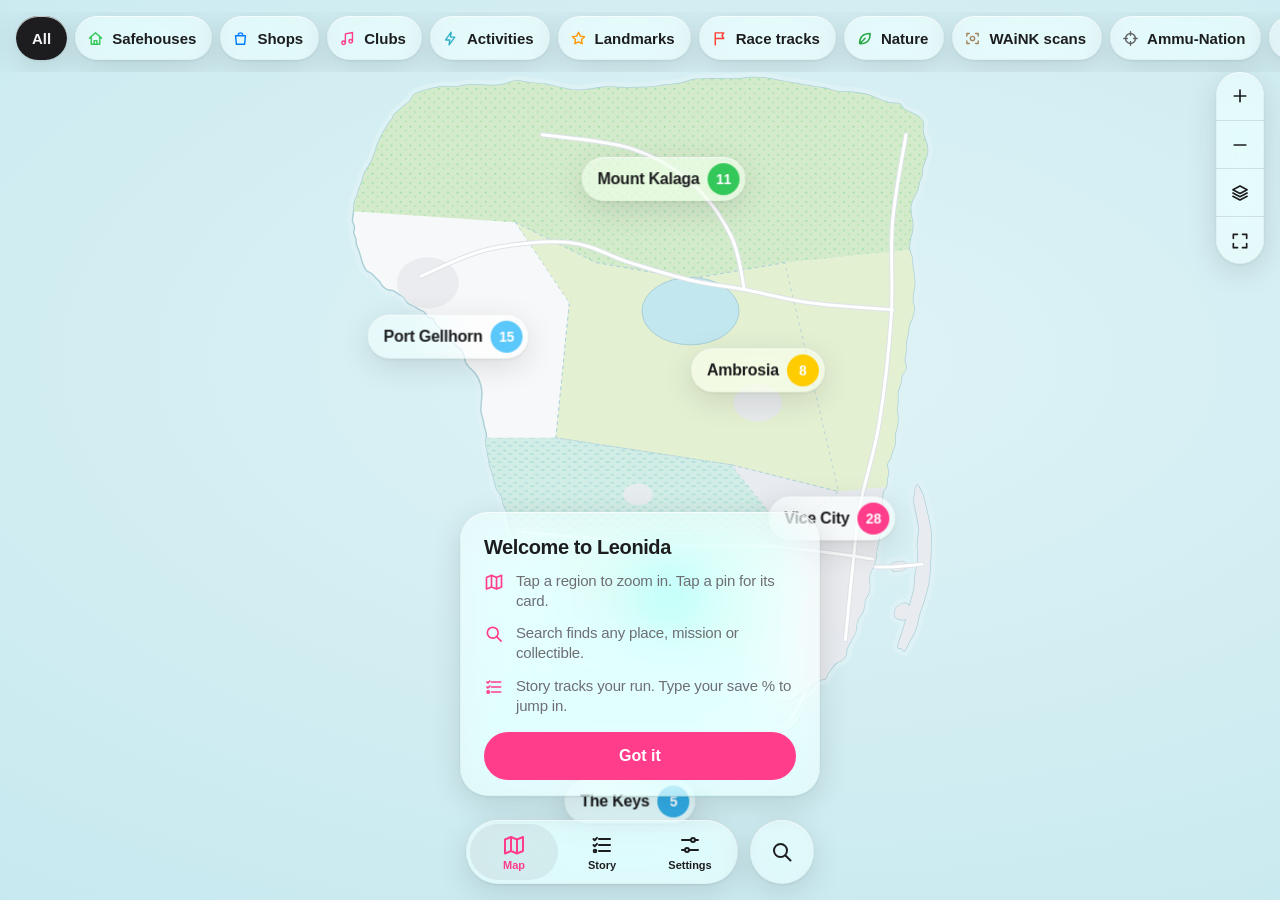
==== commit ef09a9ef: "2.0.0: Apple pass on web and iOS (48 pt capsule controls, one set of radii, 12x16 rows, thinner glas" ====
--- a/web/app/index.html
+++ b/web/app/index.html
@@ -14,7 +14,7 @@
 <link rel="manifest" href="/manifest.webmanifest">
 <link rel="icon" href="/icon.svg">
 <link rel="apple-touch-icon" href="/apple-touch-icon.png">
-<link rel="stylesheet" href="app.css?v=7">
+<link rel="stylesheet" href="app.css?v=8">
 </head>
 <body>
 <svg width="0" height="0" style="position:absolute" aria-hidden="true">
@@ -86,6 +86,6 @@
   </nav>
   <button class="search-btn glass" id="searchBtn" aria-label="Search"><svg class="i"><use href="#i-search"/></svg></button>
 </div>
-<script type="module" src="app.js?v=7"></script>
+<script type="module" src="app.js?v=8"></script>
 </body>
 </html>
--- a/web/app/app.css
+++ b/web/app/app.css
@@ -5,9 +5,9 @@
   --bg: #f2f2f7; --card: #ffffff; --text: #1d1d1f; --text2: #6e6e73; --text3: #aeaeb2; --sep: rgba(60, 60, 67, .14); --fill: rgba(120, 120, 128, .12);
   --water: #c2e7ee; --water2: #dff3f6; --land: #f7f8f9; --coast: #a9cfd8; --road: #ffffff; --road-edge: #dde3e8; --urban: #e9ecef; --label: #3a3a3c; --label-halo: rgba(255, 255, 255, .9);
   --tint: .16; --forest: #d4ebcb; --wetland: #d2ece6; --farm: #e4f0d2; --city: #e8ebef; --sand: #ffffff;
-  --glass: rgba(255, 255, 255, .62); --glass-strong: rgba(255, 255, 255, .8); --glass-edge: rgba(255, 255, 255, .75); --glass-line: rgba(0, 0, 0, .06);
+  --glass: rgba(255, 255, 255, .42); --glass-strong: rgba(255, 255, 255, .78); --glass-edge: rgba(255, 255, 255, .75); --glass-line: rgba(0, 0, 0, .06);
   --glass-shadow: 0 8px 32px rgba(0, 0, 0, .12), 0 1px 3px rgba(0, 0, 0, .08);
-  --r-s: 12px; --r-m: 16px; --r-l: 24px; --r-xl: 32px;
+  --r-s: 12px; --r-m: 20px; --r-l: 28px; --r-xl: 28px; --r-pill: 999px;
   --font: -apple-system, BlinkMacSystemFont, "SF Pro Text", "Helvetica Neue", Arial, sans-serif;
   --safe-b: env(safe-area-inset-bottom, 0px); --safe-t: env(safe-area-inset-top, 0px);
   color-scheme: light;
@@ -17,7 +17,7 @@
   --bg: #000; --card: #1c1c1e; --text: #f5f5f7; --text2: #a1a1a6; --text3: #636366; --sep: rgba(84, 84, 88, .45); --fill: rgba(120, 120, 128, .24);
   --water: #07202a; --water2: #0b2a35; --land: #1d2024; --coast: #2c3640; --road: #3a4047; --road-edge: #2a2f35; --urban: #26292e; --label: #d1d1d6; --label-halo: rgba(0, 0, 0, .75);
   --tint: .2; --forest: #1c3021; --wetland: #18302d; --farm: #252d20; --city: #26292e; --sand: #2a2d31;
-  --glass: rgba(36, 36, 40, .56); --glass-strong: rgba(44, 44, 48, .82); --glass-edge: rgba(255, 255, 255, .14); --glass-line: rgba(255, 255, 255, .06);
+  --glass: rgba(30, 30, 32, .44); --glass-strong: rgba(36, 36, 40, .8); --glass-edge: rgba(255, 255, 255, .14); --glass-line: rgba(255, 255, 255, .06);
   --glass-shadow: 0 8px 32px rgba(0, 0, 0, .5), 0 1px 3px rgba(0, 0, 0, .4);
   color-scheme: dark;
 }
@@ -26,11 +26,11 @@
 button, input { font: inherit; color: inherit; background: none; border: 0; }
 button { cursor: pointer; }
 svg.i { width: 22px; height: 22px; fill: none; stroke: currentColor; stroke-width: 2; stroke-linecap: round; stroke-linejoin: round; flex: none; }
-:focus-visible { outline: 2px solid var(--pink); outline-offset: 2px; }
+:focus-visible { outline: none; box-shadow: 0 0 0 4px color-mix(in srgb, var(--pink) 30%, transparent) !important; }
 [hidden] { display: none !important; }
 
 /* Liquid Glass: blur and saturate what is under it, a bright rim on top, a soft shadow below */
-.glass { background: var(--glass); -webkit-backdrop-filter: blur(22px) saturate(190%); backdrop-filter: blur(22px) saturate(190%);
+.glass { background: var(--glass); -webkit-backdrop-filter: blur(30px) saturate(190%) brightness(1.08); backdrop-filter: blur(30px) saturate(190%) brightness(1.08);
          box-shadow: var(--glass-shadow), inset 0 1px 0 var(--glass-edge), inset 0 0 0 .5px var(--glass-line); }
 
 /* ---------- map ---------- */
@@ -82,16 +82,16 @@
 .plabel.district { font-size: 13px; font-weight: 700; }
 
 /* ---------- chrome on the map ---------- */
-.chips { position: fixed; z-index: 5; top: calc(var(--safe-t) + 12px); left: 0; right: 0; display: flex; gap: 8px; padding: 2px 16px 12px; overflow-x: auto; scrollbar-width: none; }
+.chips { position: fixed; z-index: 5; top: calc(var(--safe-t) + 12px); left: 0; right: 0; display: flex; gap: 8px; padding: 4px 16px 12px; overflow-x: auto; scrollbar-width: none; }
 .chips::-webkit-scrollbar { display: none; }
-.chip { flex: none; height: 36px; padding: 0 14px 0 10px; display: inline-flex; align-items: center; gap: 6px; border-radius: 18px; font-size: 15px; font-weight: 600; white-space: nowrap; transition: background-color .2s, color .2s; }
+.chip { flex: none; height: 44px; padding: 0 16px 0 12px; display: inline-flex; align-items: center; gap: 8px; border-radius: var(--r-pill); font-size: 15px; font-weight: 600; white-space: nowrap; transition: background-color .2s, color .2s; }
 .chip svg.i { width: 17px; height: 17px; color: var(--c, var(--text)); }
 .chip.on { background: var(--c, var(--text)); color: #fff; }
 .chip.on svg.i { color: #fff; }
 .chip.all.on { background: var(--text); color: var(--bg); }
-.chip.all { padding: 0 14px; }
-.ctrls { position: fixed; z-index: 5; right: 16px; top: calc(var(--safe-t) + 64px); display: grid; border-radius: 22px; overflow: hidden; }
-.ctrls button { width: 44px; height: 44px; display: grid; place-items: center; color: var(--text); }
+.chip.all { padding: 0 16px; }
+.ctrls { position: fixed; z-index: 5; right: 16px; top: calc(var(--safe-t) + 72px); display: grid; border-radius: 24px; overflow: hidden; }
+.ctrls button { width: 48px; height: 48px; display: grid; place-items: center; color: var(--text); }
 .ctrls button + button { border-top: .5px solid var(--sep); }
 @media (hover: none) { #zin, #zout { display: none; } }
 .ctrls svg.i { width: 20px; height: 20px; }
@@ -121,18 +121,18 @@
 .grab::before { content: ""; width: 36px; height: 5px; border-radius: 3px; background: var(--text3); opacity: .6; }
 .sheet-head { flex: none; display: flex; align-items: center; gap: 8px; padding: 4px 16px 12px; touch-action: none; }
 .sheet-body { flex: 1; overflow-y: auto; overscroll-behavior: contain; padding: 0 16px calc(var(--safe-b) + 16px); }
-.field { flex: 1; height: 44px; display: flex; align-items: center; gap: 8px; padding: 0 12px; border-radius: 22px; background: var(--fill); color: var(--text2); }
+.field { flex: 1; height: 48px; display: flex; align-items: center; gap: 8px; padding: 0 16px; border-radius: var(--r-pill); background: var(--fill); color: var(--text2); }
 .field input { flex: 1; min-width: 0; height: 100%; outline: none; color: var(--text); font-size: 17px; }
 .field input::placeholder { color: var(--text2); }
 .field input::-webkit-search-cancel-button { display: none; }
-.round { width: 44px; height: 44px; border-radius: 22px; display: grid; place-items: center; background: var(--fill); color: var(--text); flex: none; }
+.round { width: 48px; height: 48px; border-radius: 50%; display: grid; place-items: center; background: var(--fill); color: var(--text); flex: none; }
 .round svg.i { width: 18px; height: 18px; stroke-width: 2.4; }
 .sec { font-size: 13px; font-weight: 600; color: var(--text2); text-transform: uppercase; letter-spacing: .04em; margin: 20px 4px 8px; }
 .sec:first-child { margin-top: 4px; }
 .group { background: var(--card); border-radius: var(--r-m); overflow: hidden; }
 :root:not([data-theme="dark"]) .sheet .group { background: rgba(255, 255, 255, .72); }
 :root[data-theme="dark"] .sheet .group { background: rgba(255, 255, 255, .06); }
-.row { width: 100%; min-height: 56px; display: flex; align-items: center; gap: 12px; padding: 8px 16px; text-align: left; position: relative; }
+.row { width: 100%; min-height: 56px; display: flex; align-items: center; gap: 12px; padding: 12px 16px; text-align: left; position: relative; }
 .row + .row::before { content: ""; position: absolute; top: 0; left: 60px; right: 0; height: .5px; background: var(--sep); }
 .row:active { background: var(--fill); }
 .row .ic { width: 32px; height: 32px; border-radius: 50%; background: var(--c); color: #fff; display: grid; place-items: center; flex: none; }
@@ -146,7 +146,7 @@
 .row .done { color: #34c759; width: 20px; height: 20px; stroke-width: 2.6; }
 .row mark { background: none; color: var(--pink-ink); font-weight: 700; }
 .grid { display: grid; grid-template-columns: repeat(4, 1fr); gap: 8px; }
-.tile { display: grid; justify-items: center; gap: 6px; padding: 12px 4px 10px; border-radius: var(--r-m); font-size: 12px; font-weight: 500; color: var(--text); text-align: center; line-height: 1.2; }
+.tile { display: grid; justify-items: center; gap: 8px; padding: 12px 4px; border-radius: var(--r-m); font-size: 12px; font-weight: 500; color: var(--text); text-align: center; line-height: 1.2; }
 .tile:active { background: var(--fill); }
 .tile .ic { width: 48px; height: 48px; border-radius: 50%; display: grid; place-items: center; background: var(--c); color: #fff; }
 .tile .ic svg.i { width: 22px; height: 22px; }
@@ -159,7 +159,7 @@
 .ph .ic svg.i { width: 26px; height: 26px; }
 .ph h2 { font-size: 24px; line-height: 1.15; font-weight: 700; letter-spacing: -.02em; }
 .ph p { font-size: 15px; color: var(--text2); margin-top: 2px; }
-.badge { display: inline-flex; align-items: center; height: 22px; padding: 0 8px; border-radius: 11px; font-size: 12px; font-weight: 600; margin-top: 8px; background: var(--fill); color: var(--text2); }
+.badge { display: inline-flex; align-items: center; height: 24px; padding: 0 8px; border-radius: var(--r-pill); font-size: 12px; font-weight: 600; margin-top: 8px; background: var(--fill); color: var(--text2); }
 .badge.confirmed { background: color-mix(in srgb, #34c759 16%, transparent); color: #1f8a3b; }
 .badge.spotted { background: color-mix(in srgb, #007aff 14%, transparent); color: #0062cc; }
 .badge.speculation { background: color-mix(in srgb, #ff9500 16%, transparent); color: #b25e00; }
@@ -167,12 +167,12 @@
 :root[data-theme="dark"] .badge.confirmed { color: #30d158; } :root[data-theme="dark"] .badge.spotted { color: #4da3ff; } :root[data-theme="dark"] .badge.speculation { color: #ffb340; }
 .note { font-size: 17px; line-height: 1.45; margin: 16px 2px 0; }
 .actions { display: grid; grid-template-columns: repeat(auto-fit, minmax(0, 1fr)); grid-auto-flow: column; gap: 8px; margin-top: 16px; }
-.act { height: 52px; border-radius: var(--r-m); background: var(--fill); display: flex; align-items: center; justify-content: center; gap: 8px; font-weight: 600; font-size: 16px; color: var(--pink-ink); }
+.act { height: 48px; border-radius: var(--r-pill); background: var(--fill); display: flex; align-items: center; justify-content: center; gap: 8px; font-weight: 600; font-size: 16px; color: var(--pink-ink); }
 .act svg.i { width: 20px; height: 20px; }
 .act.on { background: var(--pink); color: #fff; }
 .act.wide { grid-column: 1 / -1; }
 .stepper { display: flex; align-items: center; gap: 16px; margin-top: 16px; }
-.stepper .round { width: 52px; height: 52px; border-radius: 26px; color: var(--pink-ink); }
+.stepper .round { width: 48px; height: 48px; border-radius: 50%; color: var(--pink-ink); }
 .stepper .round svg.i { width: 22px; height: 22px; }
 .stepper .num { flex: 1; text-align: center; font-size: 40px; font-weight: 700; letter-spacing: -.03em; font-variant-numeric: tabular-nums; }
 .stepper .num small { font-size: 17px; color: var(--text2); font-weight: 500; letter-spacing: 0; }
@@ -184,7 +184,7 @@
 .page { position: fixed; inset: 0; z-index: 10; background: var(--bg); overflow-y: auto; overscroll-behavior: contain; padding: calc(var(--safe-t) + 24px) 0 calc(var(--safe-b) + 120px); opacity: 0; pointer-events: none; transform: scale(.985); transition: opacity .25s, transform .3s; }
 body.on-settings #settings, body.on-story #story { opacity: 1; pointer-events: auto; transform: none; }
 .wrap { max-width: 640px; margin: 0 auto; padding: 0 16px; }
-.page h1 { font-size: 34px; font-weight: 700; letter-spacing: -.025em; margin: 16px 4px 8px; }
+.page h1 { font-size: 34px; line-height: 40px; font-weight: 700; letter-spacing: -.022em; margin: 16px 4px 8px; }
 .page .sec { margin-top: 32px; }
 .page .foot { font-size: 13px; color: var(--text2); margin: 8px 16px 0; line-height: 1.4; }
 .page .foot a { color: var(--pink-ink); }
@@ -198,12 +198,12 @@
 .toggle input:checked + span { background: #34c759; }
 .toggle input:checked + span::after { transform: translateX(20px); }
 .toggle input:focus-visible + span { outline: 2px solid var(--pink); outline-offset: 2px; }
-.seg { display: grid; grid-template-columns: repeat(3, 1fr); padding: 2px; border-radius: 9px; background: var(--fill); margin: 12px 16px; position: relative; }
-.seg button { height: 32px; border-radius: 7px; font-size: 14px; font-weight: 500; position: relative; z-index: 1; }
+.seg { display: grid; grid-template-columns: repeat(3, 1fr); padding: 4px; border-radius: var(--r-pill); background: var(--fill); margin: 12px 16px; position: relative; }
+.seg button { height: 40px; border-radius: var(--r-pill); font-size: 14px; font-weight: 500; position: relative; z-index: 1; }
 .seg button[aria-pressed="true"] { background: var(--card); font-weight: 600; box-shadow: 0 3px 8px rgba(0, 0, 0, .12), 0 0 0 .5px rgba(0, 0, 0, .04); }
 :root[data-theme="dark"] .seg button[aria-pressed="true"] { background: #636366; }
 .stats { display: grid; grid-template-columns: repeat(3, 1fr); gap: 8px; }
-.stat { background: var(--card); border-radius: var(--r-m); padding: 16px 12px 14px; }
+.stat { background: var(--card); border-radius: var(--r-m); padding: 16px 12px; }
 .stat b { display: block; font-size: 28px; font-weight: 700; letter-spacing: -.03em; font-variant-numeric: tabular-nums; line-height: 1.1; }
 .stat b small { font-size: 15px; font-weight: 500; color: var(--text2); letter-spacing: 0; }
 .stat span { display: block; font-size: 13px; color: var(--text2); margin-top: 2px; }
@@ -221,7 +221,7 @@
 @media (prefers-reduced-motion: reduce) { *, *::before, *::after { transition-duration: .01ms !important; animation-duration: .01ms !important; } }
 
 /* ---------- story ---------- */
-.big { background: var(--card); border-radius: var(--r-l); padding: 20px; }
+.big { background: var(--card); border-radius: var(--r-l); padding: 24px; }
 .big .num { font-size: 44px; font-weight: 700; letter-spacing: -.035em; line-height: 1; font-variant-numeric: tabular-nums; }
 .big .num small { font-size: 17px; font-weight: 500; color: var(--text2); letter-spacing: 0; }
 .big .bar { height: 8px; border-radius: 4px; margin-top: 14px; }
@@ -229,7 +229,7 @@
 .big .next b { color: var(--text); font-weight: 600; }
 .guess { display: flex; align-items: center; gap: 12px; padding: 14px 16px; }
 .guess label { flex: 1; font-size: 17px; }
-.pct { display: flex; align-items: center; height: 44px; padding: 0 14px; border-radius: 12px; background: var(--fill); font-size: 20px; font-weight: 600; font-variant-numeric: tabular-nums; }
+.pct { display: flex; align-items: center; height: 48px; padding: 0 16px; border-radius: var(--r-pill); background: var(--fill); font-size: 20px; font-weight: 600; font-variant-numeric: tabular-nums; }
 .pct input { width: 3.6ch; text-align: right; outline: none; font-weight: 600; }
 .pct input::-webkit-inner-spin-button { display: none; }
 .guess-out { padding: 0 16px 16px; font-size: 15px; color: var(--text2); line-height: 1.45; }
@@ -245,13 +245,13 @@
 .chap { display: flex; justify-content: space-between; align-items: baseline; }
 .chap span { text-transform: none; letter-spacing: 0; font-variant-numeric: tabular-nums; }
 .mini { display: flex; align-items: center; gap: 8px; }
-.mini button { width: 34px; height: 34px; border-radius: 17px; background: var(--fill); display: grid; place-items: center; color: var(--pink-ink); }
+.mini button { width: 44px; height: 44px; border-radius: 50%; background: var(--fill); display: grid; place-items: center; color: var(--pink-ink); }
 .mini button svg.i { width: 16px; height: 16px; stroke-width: 2.6; }
 .mini output { min-width: 5.2ch; text-align: center; font-variant-numeric: tabular-nums; font-weight: 600; font-size: 15px; }
 
 /* ---------- layers ---------- */
 .lay-all { display: grid; grid-template-columns: 1fr 1fr; gap: 8px; margin-top: 16px; }
-.lay-all .act { height: 44px; font-size: 15px; }
+.lay-all .act { height: 48px; font-size: 15px; }
 .row.layer-row .t small { display: flex; align-items: center; gap: 8px; }
 .row.layer-row .lbar { flex: 1; max-width: 120px; height: 4px; border-radius: 2px; background: var(--fill); overflow: hidden; }
 .row.layer-row .lbar i { display: block; height: 100%; background: var(--c); border-radius: inherit; }
@@ -269,7 +269,7 @@
 
 /* ---------- account ---------- */
 .acct-form { display: grid; gap: 8px; padding: 16px; }
-.acct-form input { height: 48px; padding: 0 14px; border-radius: 12px; background: var(--fill); font-size: 17px; outline: none; color: var(--text); }
+.acct-form input { height: 48px; padding: 0 20px; border-radius: var(--r-pill); background: var(--fill); font-size: 17px; outline: none; color: var(--text); }
 .acct-form input:focus { box-shadow: 0 0 0 2px var(--pink); }
 .acct-btns { display: grid; grid-template-columns: 1fr 1fr; gap: 8px; margin-top: 4px; }
 .acct-btns .act { height: 48px; } .acct-btns .act:disabled { opacity: .5; }
@@ -281,11 +281,11 @@
 .recent-q { display: flex; flex-wrap: wrap; gap: 8px; margin-bottom: 8px; }
 .recent-q .chip { background: var(--fill); font-weight: 500; }
 .sec.chap .acct-link { font-size: 13px; text-transform: none; letter-spacing: 0; padding: 0; font-weight: 600; }
-.hint { position: fixed; z-index: 25; left: 50%; bottom: calc(var(--safe-b) + 100px); translate: -50% 0; width: min(360px, calc(100% - 32px)); padding: 20px 20px 16px; border-radius: var(--r-l); display: grid; gap: 12px; transition: opacity .25s, translate .3s; animation: hint-in .45s cubic-bezier(.3, 1.3, .5, 1) both .6s; }
+.hint { position: fixed; z-index: 25; left: 50%; bottom: calc(var(--safe-b) + 104px); translate: -50% 0; width: min(360px, calc(100% - 32px)); padding: 24px 24px 16px; border-radius: var(--r-l); display: grid; gap: 12px; transition: opacity .25s, translate .3s; animation: hint-in .45s cubic-bezier(.3, 1.3, .5, 1) both .6s; }
 .hint b { font-size: 20px; letter-spacing: -.02em; }
 .hint p { display: flex; gap: 12px; align-items: flex-start; font-size: 15px; line-height: 1.35; color: var(--text2); }
 .hint p svg.i { width: 20px; height: 20px; color: var(--pink); margin-top: 1px; }
-.hint .act { height: 46px; margin-top: 4px; }
+.hint .act { height: 48px; margin-top: 4px; }
 .hint.gone { opacity: 0; translate: -50% 12px; }
 @keyframes hint-in { from { opacity: 0; translate: -50% 16px; } }
 
@@ -293,6 +293,9 @@
 .pin.mine { border-radius: 50% 50% 50% 4px; rotate: -45deg; background: var(--pink); }
 .pin.mine svg.i { rotate: 45deg; }
 .pin-form { display: grid; gap: 8px; margin-top: 16px; }
-.pin-form input, .pin-form textarea { width: 100%; padding: 12px 14px; border-radius: 12px; background: var(--fill); font: inherit; font-size: 17px; color: var(--text); outline: none; border: 0; resize: vertical; }
+.pin-form input, .pin-form textarea { width: 100%; padding: 12px 20px; border-radius: 24px; background: var(--fill); font: inherit; font-size: 17px; color: var(--text); outline: none; border: 0; resize: vertical; }
 .pin-form input:focus, .pin-form textarea:focus { box-shadow: 0 0 0 2px var(--pink); }
 .act.danger { color: #ff3b30; }
+.field input:focus-visible, .acct-form input:focus-visible, .pin-form input:focus-visible, .pin-form textarea:focus-visible, .pct input:focus-visible { box-shadow: none !important; }
+.field:focus-within, .pct:focus-within { box-shadow: 0 0 0 4px color-mix(in srgb, var(--pink) 30%, transparent); }
+.acct-form input:focus, .pin-form input:focus, .pin-form textarea:focus { box-shadow: 0 0 0 4px color-mix(in srgb, var(--pink) 30%, transparent) !important; }
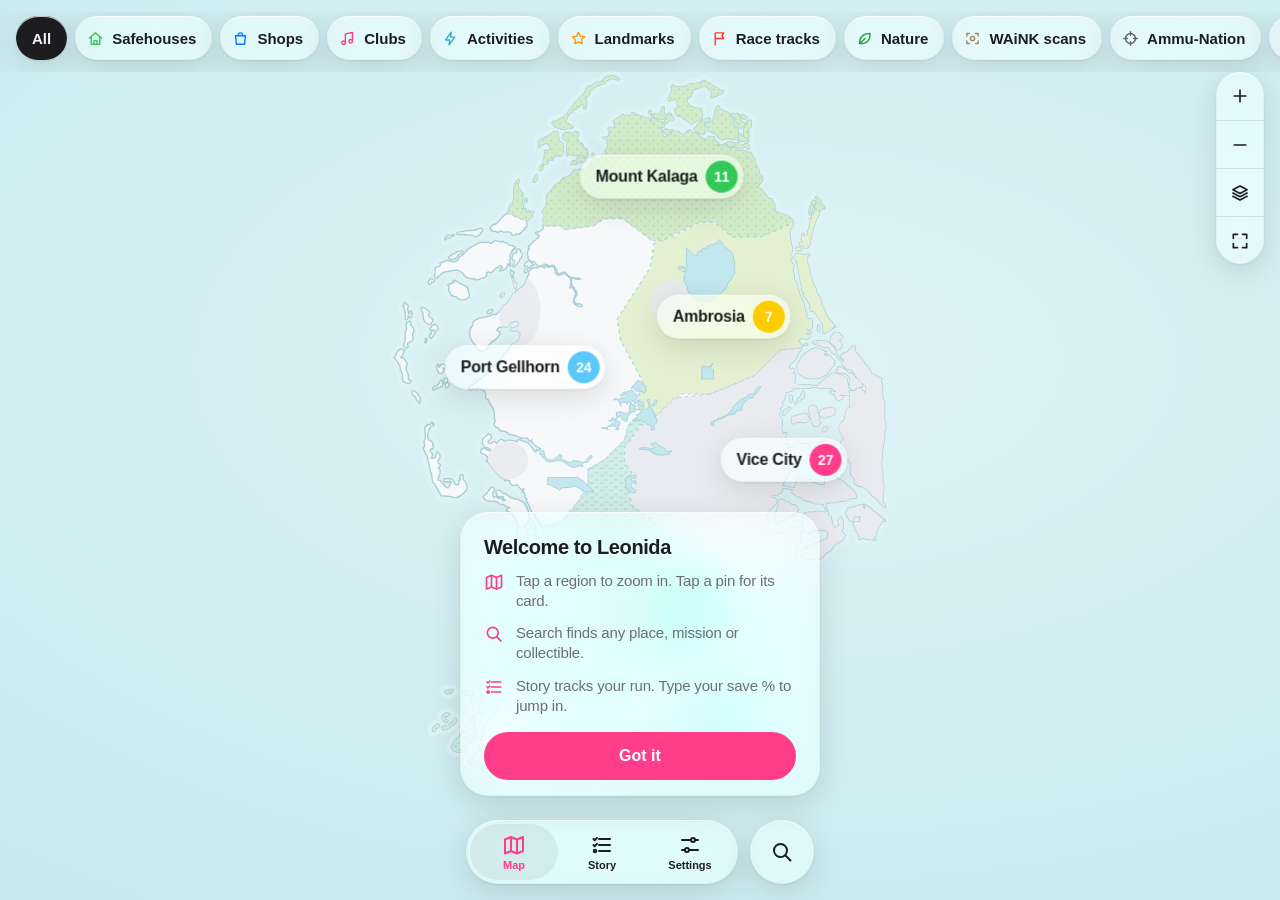
==== commit 55f1a0a7: "3.2.0: the real map - Coast, islands, lakes and region borders traced from the GTADB map tiles (CC B" ====
--- a/web/app/index.html
+++ b/web/app/index.html
@@ -14,7 +14,7 @@
 <link rel="manifest" href="/manifest.webmanifest">
 <link rel="icon" href="/icon.svg">
 <link rel="apple-touch-icon" href="/apple-touch-icon.png">
-<link rel="stylesheet" href="app.css?v=8">
+<link rel="stylesheet" href="app.css?v=9">
 </head>
 <body>
 <svg width="0" height="0" style="position:absolute" aria-hidden="true">
@@ -86,6 +86,6 @@
   </nav>
   <button class="search-btn glass" id="searchBtn" aria-label="Search"><svg class="i"><use href="#i-search"/></svg></button>
 </div>
-<script type="module" src="app.js?v=8"></script>
+<script type="module" src="app.js?v=9"></script>
 </body>
 </html>
--- a/web/app/app.css
+++ b/web/app/app.css
@@ -3,7 +3,7 @@
 :root {
   --pink: #ff3d8b; --pink-ink: #d0186b;
   --bg: #f2f2f7; --card: #ffffff; --text: #1d1d1f; --text2: #6e6e73; --text3: #aeaeb2; --sep: rgba(60, 60, 67, .14); --fill: rgba(120, 120, 128, .12);
-  --water: #c2e7ee; --water2: #dff3f6; --land: #f7f8f9; --coast: #a9cfd8; --road: #ffffff; --road-edge: #dde3e8; --urban: #e9ecef; --label: #3a3a3c; --label-halo: rgba(255, 255, 255, .9);
+  --water: #c2e7ee; --water2: #dff3f6; --land: #f7f8f9; --coast: #a9cfd8; --road: #ffffff; --road-edge: #dde3e8; --street: #c3ccd6; --urban: #e9ecef; --label: #3a3a3c; --label-halo: rgba(255, 255, 255, .9);
   --tint: .16; --forest: #d4ebcb; --wetland: #d2ece6; --farm: #e4f0d2; --city: #e8ebef; --sand: #ffffff;
   --glass: rgba(255, 255, 255, .42); --glass-strong: rgba(255, 255, 255, .78); --glass-edge: rgba(255, 255, 255, .75); --glass-line: rgba(0, 0, 0, .06);
   --glass-shadow: 0 8px 32px rgba(0, 0, 0, .12), 0 1px 3px rgba(0, 0, 0, .08);
@@ -15,7 +15,7 @@
 :root[data-theme="dark"] {
   --pink: #ff5fa2; --pink-ink: #ff7ab5;
   --bg: #000; --card: #1c1c1e; --text: #f5f5f7; --text2: #a1a1a6; --text3: #636366; --sep: rgba(84, 84, 88, .45); --fill: rgba(120, 120, 128, .24);
-  --water: #07202a; --water2: #0b2a35; --land: #1d2024; --coast: #2c3640; --road: #3a4047; --road-edge: #2a2f35; --urban: #26292e; --label: #d1d1d6; --label-halo: rgba(0, 0, 0, .75);
+  --water: #07202a; --water2: #0b2a35; --land: #1d2024; --coast: #2c3640; --road: #3a4047; --road-edge: #2a2f35; --street: #3f464e; --urban: #26292e; --label: #d1d1d6; --label-halo: rgba(0, 0, 0, .75);
   --tint: .2; --forest: #1c3021; --wetland: #18302d; --farm: #252d20; --city: #26292e; --sand: #2a2d31;
   --glass: rgba(30, 30, 32, .44); --glass-strong: rgba(36, 36, 40, .8); --glass-edge: rgba(255, 255, 255, .14); --glass-line: rgba(255, 255, 255, .06);
   --glass-shadow: 0 8px 32px rgba(0, 0, 0, .5), 0 1px 3px rgba(0, 0, 0, .4);
@@ -44,7 +44,7 @@
 .tints .region { opacity: var(--tint); }
 .cover { stroke: none; }
 .cover.forest { fill: var(--forest); } .cover.wetland { fill: var(--wetland); } .cover.farm { fill: var(--farm); } .cover.city { fill: var(--city); }
-.street { fill: none; stroke: var(--road); stroke-width: 1; vector-effect: non-scaling-stroke; opacity: 0; transition: opacity .3s; }
+.street { fill: none; stroke: var(--street); stroke-width: 1; stroke-linejoin: round; stroke-linecap: round; vector-effect: non-scaling-stroke; opacity: 0; transition: opacity .3s; }
 .streets-on .street { opacity: .9; }
 .region-edge { fill: none; stroke: var(--coast); stroke-width: 1; stroke-dasharray: 3 4; vector-effect: non-scaling-stroke; opacity: .8; }
 .urban { fill: var(--urban); }
@@ -106,6 +106,8 @@
 .tab-pill { position: absolute; top: 4px; left: 4px; width: 88px; height: 56px; border-radius: 28px; background: var(--fill); transition: transform .35s cubic-bezier(.3, 1.3, .5, 1); }
 .search-btn { width: 64px; height: 64px; border-radius: 32px; display: grid; place-items: center; color: var(--text); }
 .search-btn svg.i { width: 24px; height: 24px; }
+/* on a page the dock sits on a fade, so rows never show through the glass */
+body.on-page .dock::before { content: ""; position: absolute; z-index: -1; left: 0; right: 0; bottom: calc(-16px - var(--safe-b)); height: calc(var(--safe-b) + 104px); background: linear-gradient(transparent, var(--bg) 32px); pointer-events: none; }
 body.on-page .search-btn { opacity: 0; pointer-events: none; transform: scale(.6); width: 0; margin-left: -12px; }
 .search-btn { transition: opacity .25s, transform .3s cubic-bezier(.3, 1.4, .5, 1), width .3s, margin .3s; }
 
@@ -181,7 +183,7 @@
 .fine { font-size: 13px; color: var(--text2); margin: 12px 4px 0; line-height: 1.4; }
 
 /* ---------- settings ---------- */
-.page { position: fixed; inset: 0; z-index: 10; background: var(--bg); overflow-y: auto; overscroll-behavior: contain; padding: calc(var(--safe-t) + 24px) 0 calc(var(--safe-b) + 120px); opacity: 0; pointer-events: none; transform: scale(.985); transition: opacity .25s, transform .3s; }
+.page { position: fixed; inset: 0; z-index: 10; background: var(--bg); overflow-y: auto; overscroll-behavior: contain; padding: calc(var(--safe-t) + 24px) 0 calc(var(--safe-b) + 144px); opacity: 0; pointer-events: none; transform: scale(.985); transition: opacity .25s, transform .3s; }
 body.on-settings #settings, body.on-story #story { opacity: 1; pointer-events: auto; transform: none; }
 .wrap { max-width: 640px; margin: 0 auto; padding: 0 16px; }
 .page h1 { font-size: 34px; line-height: 40px; font-weight: 700; letter-spacing: -.022em; margin: 16px 4px 8px; }
